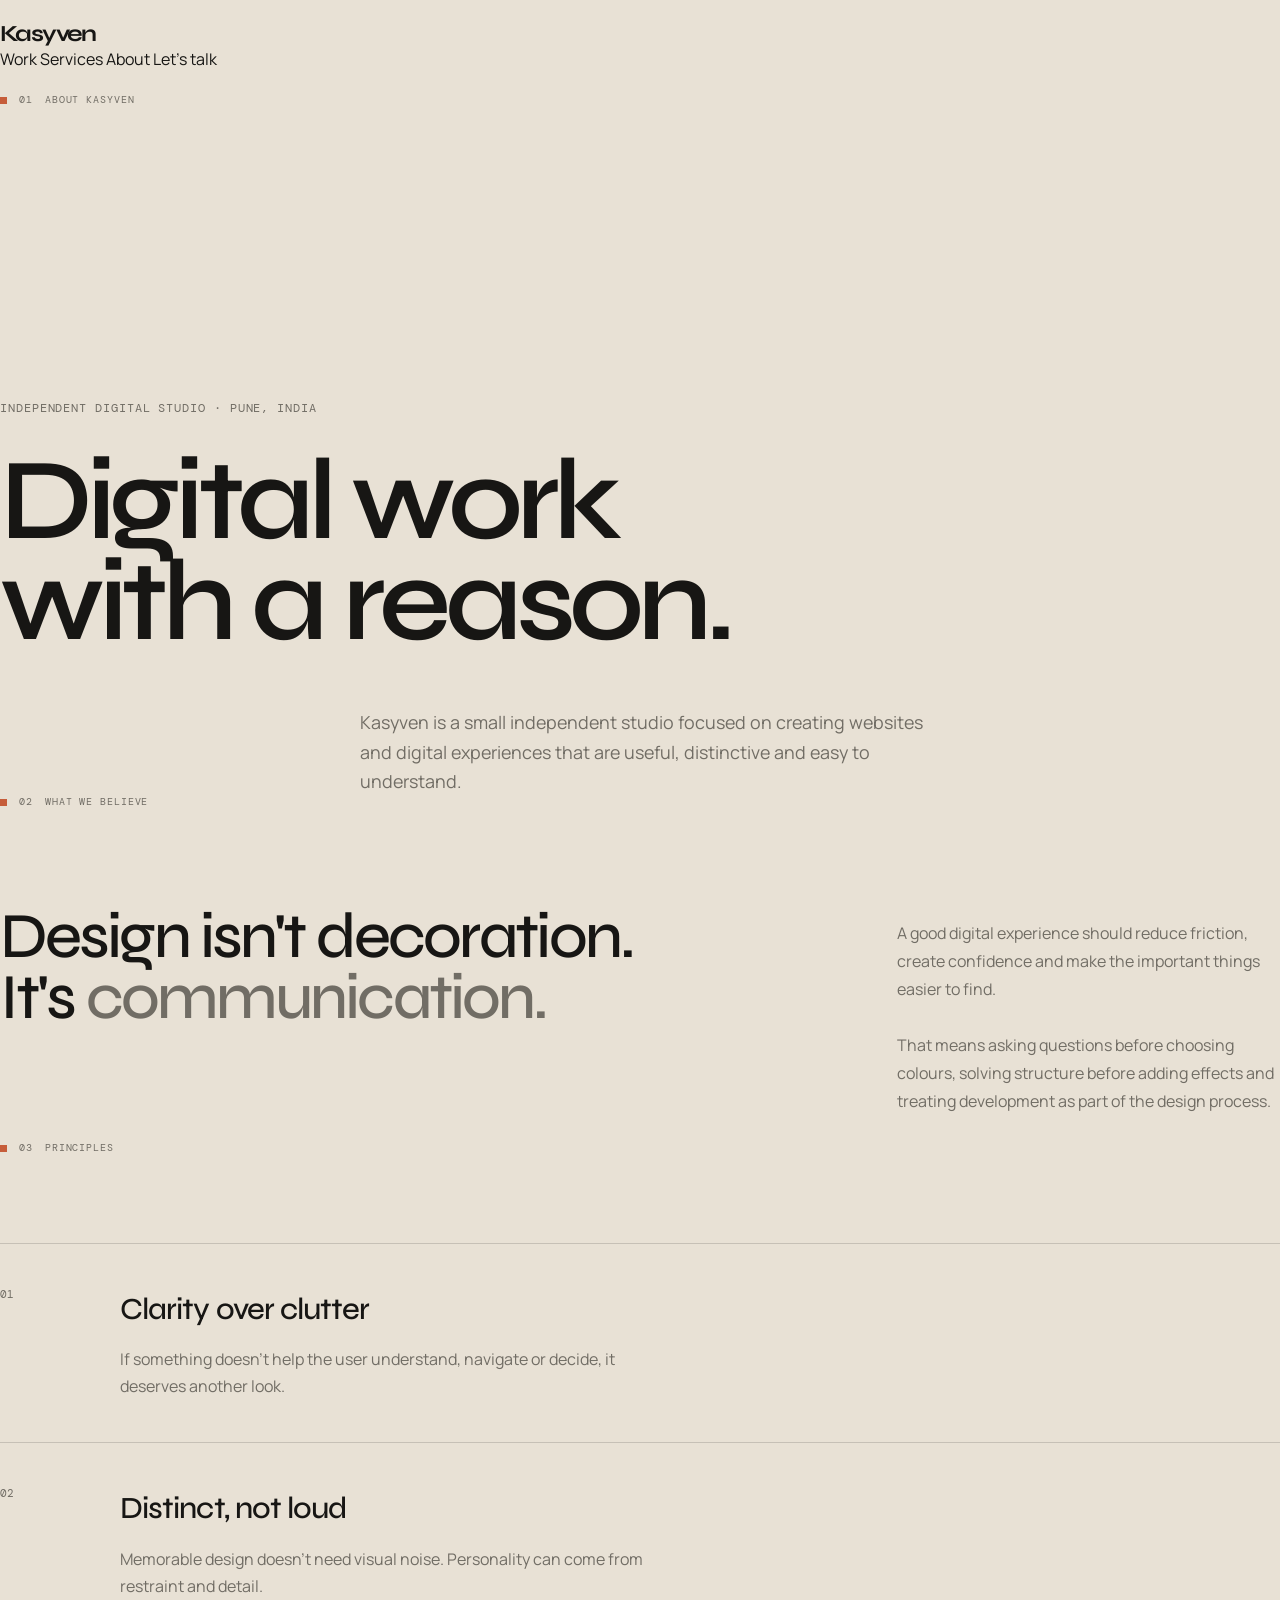
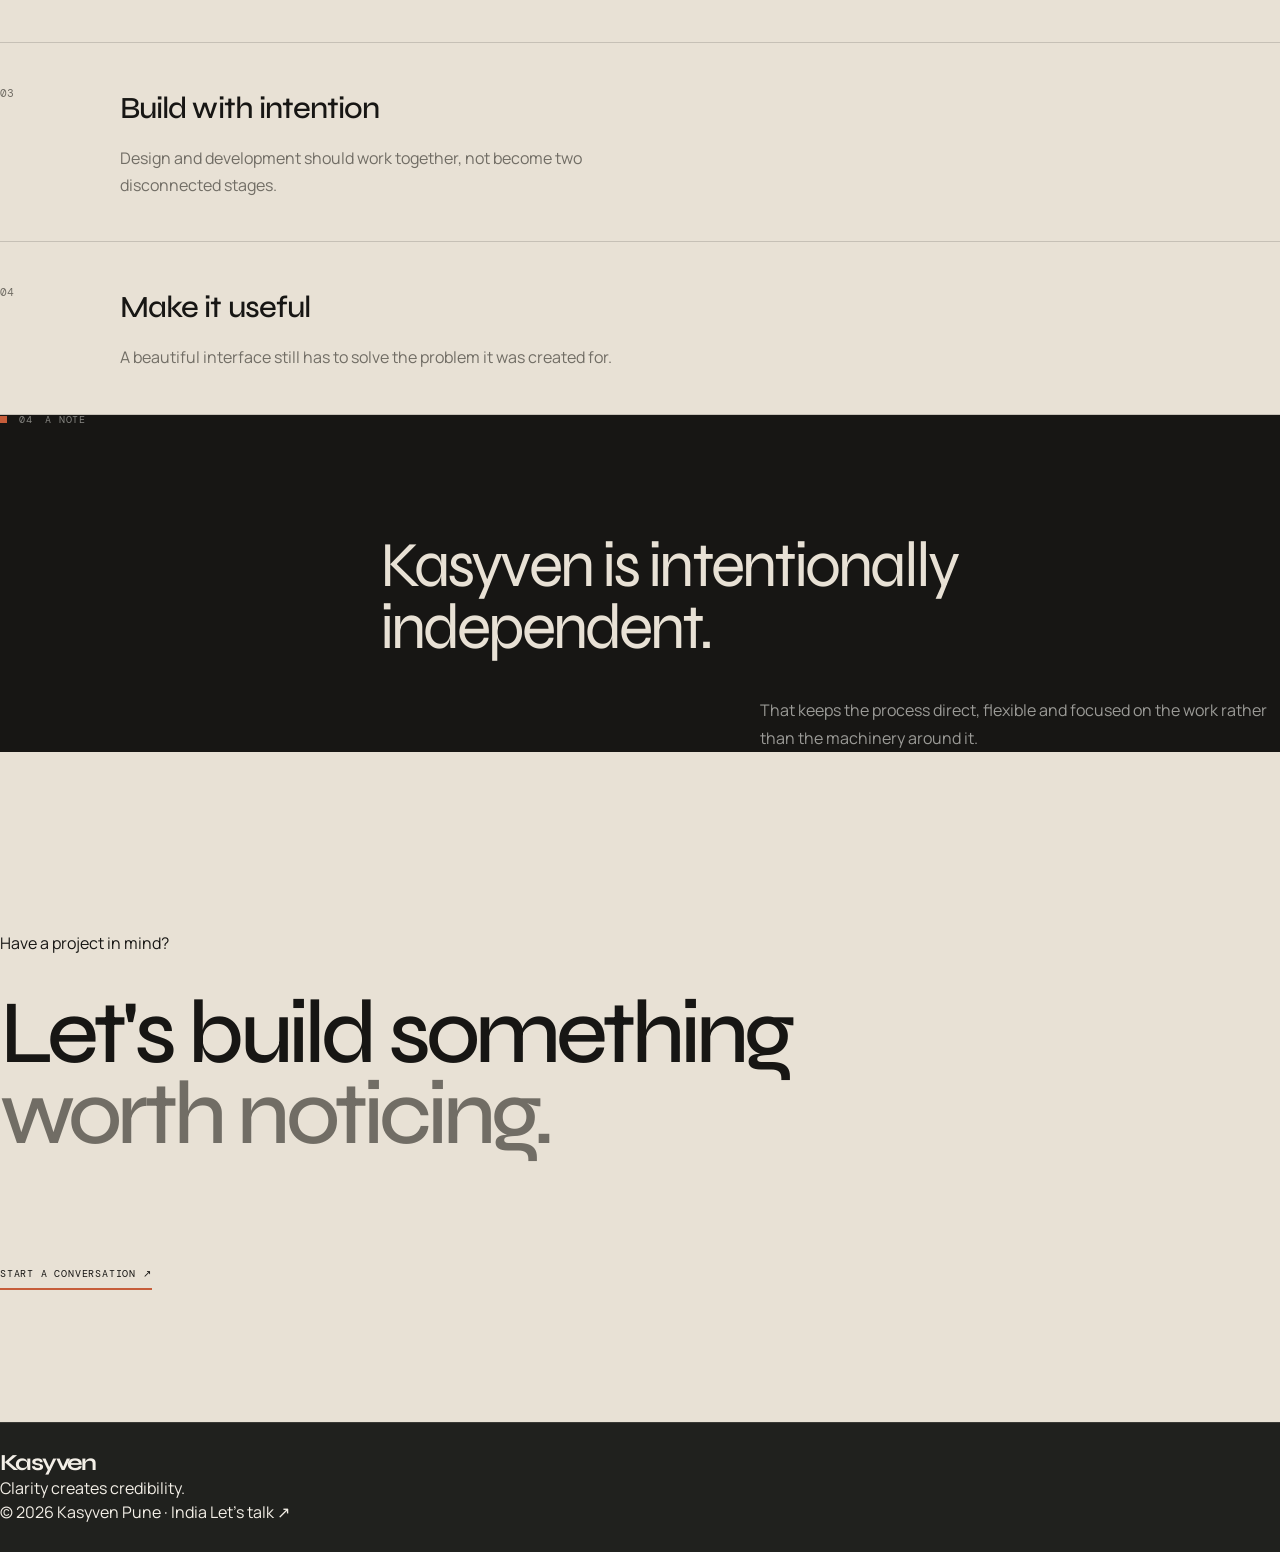
==== about.html @ 6c408d19 "Launch Kasyven website" ====
<!DOCTYPE html>
<html lang="en">
<head>
    <meta charset="UTF-8">
    <meta name="viewport" content="width=device-width, initial-scale=1.0">

    <title>About — Kasyven</title>

    <meta
        name="description"
        content="About Kasyven — an independent digital studio focused on clarity, thoughtful design and purposeful development."
    >

    <link rel="preconnect" href="https://fonts.googleapis.com">
    <link rel="preconnect" href="https://fonts.gstatic.com" crossorigin>

    <link
        href="https://fonts.googleapis.com/css2?family=DM+Mono:wght@400;500&family=Manrope:wght@400;500;600;700&family=Syne:wght@500;600;700&display=swap"
        rel="stylesheet"
    >

    <link rel="stylesheet" href="css/style.css">
    <link rel="stylesheet" href="css/about.css">

    <script src="js/script.js" defer></script>
</head>

<body>

    <!-- HEADER -->
    <header class="site-header">
        <div class="header-inner">

            <a href="index.html" class="logo" aria-label="Kasyven home">
                Kasyven
            </a>

            <nav class="main-nav" id="main-navigation" aria-label="Main navigation">
                <a href="work.html">Work</a>
                <a href="services.html">Services</a>
                <a href="about.html">About</a>
                <a href="contact.html" class="nav-contact">Let's talk</a>
            </nav>

            <button
                class="menu-toggle"
                type="button"
                aria-label="Open menu"
                aria-expanded="false"
                aria-controls="main-navigation"
            >
                <span></span>
                <span></span>
            </button>

        </div>
    </header>


    <main>

        <!-- ABOUT HERO -->
        <section class="about-hero section-pad">

            <div class="section-label reveal">
                <span>01</span>
                <span>About Kasyven</span>
            </div>

            <div class="about-hero-content">

                <p class="about-eyebrow reveal">
                    Independent digital studio · Pune, India
                </p>

                <h1 class="about-title reveal">
                    Digital work
                    <br>
                    with a reason.
                </h1>

                <p class="about-intro reveal">
                    Kasyven is a small independent studio focused on
                    creating websites and digital experiences that are
                    useful, distinctive and easy to understand.
                </p>

            </div>

        </section>


        <!-- BELIEF -->
        <section class="about-belief section-pad">

            <div class="section-label reveal">
                <span>02</span>
                <span>What we believe</span>
            </div>

            <div class="about-belief-content">

                <h2 class="reveal">
                    Design isn't decoration.
                    <br>
                    It's <em>communication.</em>
                </h2>

                <div class="about-belief-copy reveal">

                    <p>
                        A good digital experience should reduce friction,
                        create confidence and make the important things
                        easier to find.
                    </p>

                    <p>
                        That means asking questions before choosing colours,
                        solving structure before adding effects and treating
                        development as part of the design process.
                    </p>

                </div>

            </div>

        </section>


        <!-- PRINCIPLES -->
        <section class="about-principles section-pad">

            <div class="section-label reveal">
                <span>03</span>
                <span>Principles</span>
            </div>

            <div class="principles-list">

                <div class="principle reveal">
                    <span>01</span>

                    <div>
                        <h3>Clarity over clutter</h3>

                        <p>
                            If something doesn't help the user understand,
                            navigate or decide, it deserves another look.
                        </p>
                    </div>
                </div>

                <div class="principle reveal">
                    <span>02</span>

                    <div>
                        <h3>Distinct, not loud</h3>

                        <p>
                            Memorable design doesn't need visual noise.
                            Personality can come from restraint and detail.
                        </p>
                    </div>
                </div>

                <div class="principle reveal">
                    <span>03</span>

                    <div>
                        <h3>Build with intention</h3>

                        <p>
                            Design and development should work together,
                            not become two disconnected stages.
                        </p>
                    </div>
                </div>

                <div class="principle reveal">
                    <span>04</span>

                    <div>
                        <h3>Make it useful</h3>

                        <p>
                            A beautiful interface still has to solve
                            the problem it was created for.
                        </p>
                    </div>
                </div>

            </div>

        </section>


        <!-- PERSONAL NOTE -->
        <section class="about-note section-pad">

            <div class="section-label reveal">
                <span>04</span>
                <span>A note</span>
            </div>

            <div class="about-note-content reveal">

                <p>
                    Kasyven is intentionally independent.
                </p>

                <p>
                    That keeps the process direct, flexible and focused
                    on the work rather than the machinery around it.
                </p>

            </div>

        </section>


        <!-- CTA -->
        <section class="about-cta section-pad">

            <div class="about-cta-content reveal">

                <span class="mono-label">
                    Have a project in mind?
                </span>

                <h2>
                    Let's build something
                    <em>worth noticing.</em>
                </h2>

                <a href="contact.html" class="contact-link">
                    Start a conversation
                    <span>↗</span>
                </a>

            </div>

        </section>

    </main>


    <!-- FOOTER -->
    <footer class="site-footer">

        <div class="footer-top">

            <a href="index.html" class="logo">
                Kasyven
            </a>

            <p>
                Clarity creates credibility.
            </p>

        </div>

        <div class="footer-bottom">

            <span>
                © <span data-year></span> Kasyven
            </span>

            <span>
                Pune · India
            </span>

            <a href="contact.html">
                Let's talk ↗
            </a>

        </div>

    </footer>

</body>
</html>
---- css/style.css ----
/* =========================================================
   KASYVEN
   Clarity creates credibility.
   Warm Ink + Terracotta
   ========================================================= */


/* ---------------------------------------------------------
   01. DESIGN TOKENS
--------------------------------------------------------- */

:root {
    --paper: #E8E1D5;
    --paper-dark: #D8D0C3;

    --ink: #171614;
    --charcoal: #20211E;

    --text-light: #F3EFE7;

    --muted: #716D65;
    --soft: #9A948A;

    --accent: #C65D3A;
    --accent-dark: #A9492C;

    --line: rgba(23, 22, 20, 0.16);
    --line-strong: rgba(23, 22, 20, 0.30);

    --light-line: rgba(243, 239, 231, 0.16);

    --display: "Syne", sans-serif;
    --body: "Manrope", sans-serif;
    --mono: "DM Mono", monospace;

    --pad: clamp(20px, 4vw, 64px);
    --section-pad: clamp(100px, 12vw, 185px);

    --max-width: 1500px;

    --ease: cubic-bezier(0.22, 1, 0.36, 1);
}


/* ---------------------------------------------------------
   02. RESET
--------------------------------------------------------- */

*,
*::before,
*::after {
    box-sizing: border-box;
    margin: 0;
    padding: 0;
}

html {
    background: var(--paper);
    color-scheme: light;
    scroll-behavior: smooth;
}

body {
    min-height: 100vh;

    background: var(--paper);
    color: var(--ink);

    font-family: var(--body);
    font-size: 16px;
    line-height: 1.5;

    overflow-x: hidden;

    -webkit-font-smoothing: antialiased;
    text-rendering: optimizeLegibility;
}

a {
    color: inherit;
    text-decoration: none;
}

button,
input,
textarea,
select {
    font: inherit;
}

button {
    border: 0;
    background: none;
}

img {
    display: block;
    width: 100%;
    max-width: 100%;
}

::selection {
    background: var(--accent);
    color: var(--text-light);
}


/* ---------------------------------------------------------
   03. GLOBAL LAYOUT
--------------------------------------------------------- */

.container {
    width: min(
        calc(100% - (var(--pad) * 2)),
        var(--max-width)
    );

    margin-inline: auto;
}

.section-label {
    display: flex;
    align-items: center;
    gap: 12px;

    color: var(--muted);

    font-family: var(--mono);
    font-size: 10px;
    line-height: 1;
    letter-spacing: 0.09em;
    text-transform: uppercase;
}

.section-label::before {
    content: "";

    width: 7px;
    height: 7px;

    flex: 0 0 auto;

    background: var(--accent);
}


/* ---------------------------------------------------------
   04. HEADER
--------------------------------------------------------- */

.site-header {
    position: relative;
    z-index: 20;

    padding-top: 22px;

    background: var(--paper);
}

.nav {
    display: flex;
    align-items: center;
    justify-content: space-between;

    min-height: 58px;

    border-bottom: 1px solid var(--line);
}

.logo {
    display: inline-block;

    font-family: var(--display);
    font-size: 23px;
    font-weight: 700;
    line-height: 1;

    letter-spacing: -0.07em;

    transition:
        opacity 0.3s var(--ease),
        transform 0.3s var(--ease);
}

.logo:hover {
    opacity: 0.65;
    transform: translateY(-1px);
}

.nav-links {
    display: flex;
    align-items: center;
    gap: clamp(20px, 3vw, 48px);

    list-style: none;
}

.nav-links a {
    position: relative;

    color: var(--muted);

    font-family: var(--mono);
    font-size: 10px;
    letter-spacing: 0.07em;
    text-transform: uppercase;

    transition: color 0.3s var(--ease);
}

.nav-links a:hover {
    color: var(--ink);
}

.nav-links a::after {
    content: "";

    position: absolute;
    left: 0;
    bottom: -8px;

    width: 0;
    height: 1px;

    background: var(--accent);

    transition: width 0.4s var(--ease);
}

.nav-links a:hover::after {
    width: 100%;
}


/* ---------------------------------------------------------
   05. HERO
--------------------------------------------------------- */

.hero {
    position: relative;

    min-height: calc(100vh - 80px);

    display: flex;
    align-items: center;

    padding-block: clamp(80px, 10vw, 150px) 90px;

    background:
        radial-gradient(
            circle at 82% 35%,
            rgba(198, 93, 58, 0.09),
            transparent 25%
        ),
        var(--paper);
}

.hero-grid {
    display: grid;
    grid-template-columns:
        minmax(0, 1fr)
        minmax(210px, 0.27fr);

    gap: clamp(40px, 8vw, 140px);

    width: 100%;
}

.hero-main {
    max-width: 1100px;
}

.hero-kicker {
    margin-bottom: 35px;

    color: var(--muted);

    font-family: var(--mono);
    font-size: 10px;
    letter-spacing: 0.09em;
    text-transform: uppercase;
}

.hero-title {
    max-width: 1100px;

    color: var(--ink);

    font-family: var(--display);
    font-size: clamp(60px, 9.4vw, 150px);
    font-weight: 600;
    line-height: 0.85;
    letter-spacing: -0.08em;
}

.hero-title .accent-word {
    position: relative;
    display: inline-block;
}

.hero-title .accent-word::after {
    content: "";

    position: absolute;
    left: 0;
    right: 2%;

    bottom: -0.025em;

    height: 0.075em;

    background: var(--accent);

    z-index: 0;
}

.hero-description {
    max-width: 510px;

    margin-top: 55px;
    margin-left: clamp(0px, 10vw, 165px);

    color: var(--muted);

    font-size: 15px;
    line-height: 1.7;
}

.hero-side {
    align-self: end;

    padding-bottom: 12px;
}

.hero-side-label {
    margin-bottom: 15px;

    color: var(--soft);

    font-family: var(--mono);
    font-size: 9px;
    letter-spacing: 0.09em;
    text-transform: uppercase;
}

.hero-side-copy {
    max-width: 225px;

    color: var(--muted);

    font-size: 12px;
    line-height: 1.7;
}

.hero-footer {
    position: absolute;

    left: var(--pad);
    right: var(--pad);
    bottom: 28px;

    display: flex;
    align-items: center;
    justify-content: space-between;

    color: var(--soft);

    font-family: var(--mono);
    font-size: 9px;
    letter-spacing: 0.07em;
    text-transform: uppercase;
}

.hero-scroll {
    display: flex;
    align-items: center;
    gap: 10px;
}

.hero-scroll::before {
    content: "";

    width: 32px;
    height: 1px;

    background: var(--line-strong);
}


/* ---------------------------------------------------------
   06. STATEMENT
--------------------------------------------------------- */

.statement {
    padding-block: var(--section-pad);

    background: var(--paper-dark);

    border-top: 1px solid var(--line);
}

.statement-grid {
    display: grid;
    grid-template-columns: 0.28fr 1fr;

    gap: clamp(40px, 8vw, 145px);
}

.statement-copy {
    max-width: 1000px;
}

.statement-copy p {
    color: var(--ink);

    font-family: var(--display);
    font-size: clamp(40px, 5.2vw, 80px);
    font-weight: 500;
    line-height: 0.95;
    letter-spacing: -0.065em;
}

.statement-copy .dim {
    color: var(--soft);
}


/* ---------------------------------------------------------
   07. SELECTED WORK
--------------------------------------------------------- */

.work {
    padding-block: var(--section-pad);

    background: var(--paper);
}

.work-intro {
    display: flex;
    align-items: flex-end;
    justify-content: space-between;

    gap: 40px;

    margin-bottom: 48px;
}

.work-intro-copy {
    max-width: 450px;

    color: var(--muted);

    font-size: 13px;
    line-height: 1.7;
}

.work-card {
    overflow: hidden;

    border-top: 1px solid var(--line);
    border-bottom: 1px solid var(--line);
}

.work-visual {
    padding: clamp(10px, 2vw, 25px);

    background:
        radial-gradient(
            circle at 78% 20%,
            rgba(198, 93, 58, 0.25),
            transparent 27%
        ),
        #292923;
}

.work-browser {
    position: relative;

    min-height: clamp(390px, 48vw, 700px);

    overflow: hidden;

    background: #262721;

    border: 1px solid rgba(243, 239, 231, 0.13);

    box-shadow:
        0 35px 90px rgba(17, 16, 14, 0.25);
}

.browser-bar {
    display: flex;
    align-items: center;

    height: 40px;

    padding-inline: 15px;

    background: #1c1d19;

    border-bottom: 1px solid rgba(243, 239, 231, 0.12);
}

.browser-dots {
    display: flex;
    gap: 6px;
}

.browser-dots span {
    width: 7px;
    height: 7px;

    border-radius: 50%;

    background: #65645c;
}

.browser-content {
    position: absolute;
    inset: 40px 0 0;

    display: flex;
    align-items: center;
    justify-content: center;

    padding: clamp(25px, 7vw, 90px);

    background:
        radial-gradient(
            circle at 80% 20%,
            rgba(198, 93, 58, 0.28),
            transparent 27%
        ),
        linear-gradient(
            135deg,
            #37372f,
            #1e201c
        );
}

.browser-content-inner {
    width: min(850px, 100%);

    padding: clamp(30px, 5vw, 70px);

    background: #eee9df;
    color: var(--ink);

    border: 1px solid rgba(243, 239, 231, 0.15);

    box-shadow:
        0 30px 80px rgba(0, 0, 0, 0.35);
}

.browser-kicker {
    margin-bottom: 25px;

    color: #716d65;

    font-family: var(--mono);
    font-size: 9px;
    letter-spacing: 0.08em;
    text-transform: uppercase;
}

.browser-title {
    max-width: 700px;

    font-family: var(--display);
    font-size: clamp(38px, 6vw, 85px);
    font-weight: 600;
    line-height: 0.88;
    letter-spacing: -0.075em;
}

.browser-line {
    width: 100%;
    height: 1px;

    margin: 30px 0;

    background: rgba(23, 22, 20, 0.15);
}

.browser-small {
    max-width: 410px;

    color: #716d65;

    font-size: 12px;
    line-height: 1.6;
}

.work-info {
    display: flex;
    align-items: center;
    justify-content: space-between;

    gap: 30px;

    padding-block: 24px;
}

.work-name {
    color: var(--ink);

    font-family: var(--display);
    font-size: 26px;
    font-weight: 600;
    letter-spacing: -0.045em;
}

.work-type {
    margin-left: 14px;

    color: var(--muted);

    font-family: var(--mono);
    font-size: 9px;
    letter-spacing: 0.07em;
    text-transform: uppercase;
}

.work-arrow {
    display: flex;
    align-items: center;
    justify-content: center;

    width: 42px;
    height: 42px;

    border: 1px solid var(--line);

    border-radius: 50%;

    transition:
        background 0.35s var(--ease),
        color 0.35s var(--ease),
        transform 0.35s var(--ease);
}

.work-card:hover .work-arrow {
    background: var(--accent);
    color: var(--text-light);

    transform: rotate(45deg);
}


/* ---------------------------------------------------------
   08. SERVICES
--------------------------------------------------------- */

.services {
    padding-block: var(--section-pad);

    background: var(--paper-dark);

    border-top: 1px solid var(--line);
}

.services-grid {
    display: grid;
    grid-template-columns: 0.28fr 1fr;

    gap: clamp(40px, 8vw, 145px);
}

.services-list {
    border-top: 1px solid var(--line);
}

.service-item {
    display: grid;
    grid-template-columns: 65px 0.8fr 1fr;

    gap: 30px;

    align-items: start;

    padding-block: 31px;

    border-bottom: 1px solid var(--line);

    transition:
        padding-left 0.4s var(--ease),
        background 0.4s var(--ease);
}

.service-item:hover {
    padding-left: 18px;

    background: rgba(198, 93, 58, 0.055);
}

.service-number {
    color: var(--soft);

    font-family: var(--mono);
    font-size: 10px;
}

.service-name {
    color: var(--ink);

    font-family: var(--display);
    font-size: clamp(27px, 3vw, 44px);
    font-weight: 500;
    line-height: 1;
    letter-spacing: -0.055em;
}

.service-description {
    max-width: 370px;

    color: var(--muted);

    font-size: 12px;
    line-height: 1.7;
}


/* ---------------------------------------------------------
   09. APPROACH
--------------------------------------------------------- */

.approach {
    position: relative;

    padding-block: var(--section-pad);

    background: var(--charcoal);

    color: var(--text-light);

    overflow: hidden;
}

.approach::after {
    content: "";

    position: absolute;

    width: 520px;
    height: 520px;

    right: -260px;
    top: -260px;

    border-radius: 50%;

    background: var(--accent);

    opacity: 0.08;

    filter: blur(45px);
}

.approach-grid {
    position: relative;
    z-index: 1;

    display: grid;
    grid-template-columns: 0.28fr 1fr;

    gap: clamp(40px, 8vw, 145px);
}

.approach .section-label {
    color: #aaa69d;
}

.approach-list {
    border-top: 1px solid var(--light-line);
}

.approach-item {
    display: grid;
    grid-template-columns: 65px 0.8fr 1fr;

    gap: 30px;

    padding-block: 34px;

    border-bottom: 1px solid var(--light-line);
}

.approach-number {
    color: #77756d;

    font-family: var(--mono);
    font-size: 10px;
}

.approach-title {
    color: var(--text-light);

    font-family: var(--display);
    font-size: clamp(27px, 3vw, 44px);
    font-weight: 500;
    line-height: 1;
    letter-spacing: -0.055em;
}

.approach-copy {
    max-width: 370px;

    color: #aaa69d;

    font-size: 12px;
    line-height: 1.7;
}


/* ---------------------------------------------------------
   10. MANIFESTO
--------------------------------------------------------- */

.manifesto {
    padding-block: calc(var(--section-pad) * 1.2);

    background: var(--paper);

    border-bottom: 1px solid var(--line);
}

.manifesto-grid {
    display: grid;
    grid-template-columns: 0.28fr 1fr;

    gap: clamp(40px, 8vw, 145px);
}

.manifesto-copy {
    max-width: 1050px;
}

.manifesto-copy p {
    color: var(--ink);

    font-family: var(--display);
    font-size: clamp(43px, 6vw, 94px);
    font-weight: 500;
    line-height: 0.92;
    letter-spacing: -0.07em;
}

.manifesto-copy .dim {
    color: var(--soft);
}


/* ---------------------------------------------------------
   11. CONTACT
--------------------------------------------------------- */

.contact {
    padding-block: var(--section-pad);

    background: var(--paper-dark);

    color: var(--ink);
}

.contact-grid {
    display: grid;
    grid-template-columns: 0.28fr 1fr;

    gap: clamp(40px, 8vw, 145px);
}

.contact-title {
    max-width: 1050px;

    color: var(--ink);

    font-family: var(--display);
    font-size: clamp(60px, 9vw, 145px);
    font-weight: 600;
    line-height: 0.84;
    letter-spacing: -0.08em;
}

.contact-title span {
    display: block;

    color: var(--soft);
}

.contact-link {
    position: relative;

    display: inline-block;

    margin-top: 52px;

    font-family: var(--mono);
    font-size: 10px;
    letter-spacing: 0.08em;
    text-transform: uppercase;
}

.contact-link::after {
    content: "";

    position: absolute;

    left: 0;
    right: 0;
    bottom: -9px;

    height: 2px;

    background: var(--accent);

    transform-origin: left;

    transition: transform 0.4s var(--ease);
}

.contact-link:hover::after {
    transform: scaleX(0.45);
}


/* ---------------------------------------------------------
   12. FOOTER
--------------------------------------------------------- */

.site-footer {
    padding-block: 28px;

    background: var(--charcoal);

    color: var(--text-light);

    border-top: 1px solid rgba(243, 239, 231, 0.12);
}

.footer-inner {
    display: flex;
    align-items: center;
    justify-content: space-between;

    gap: 30px;
}

.footer-copy,
.footer-links {
    color: #99958c;

    font-family: var(--mono);
    font-size: 9px;
    letter-spacing: 0.07em;
    text-transform: uppercase;
}

.footer-links {
    display: flex;
    gap: 25px;
}

.footer-links a {
    transition: color 0.3s var(--ease);
}

.footer-links a:hover {
    color: var(--accent);
}


/* ---------------------------------------------------------
   13. REVEAL
--------------------------------------------------------- */

.reveal {
    opacity: 0;

    transform: translateY(28px);

    transition:
        opacity 0.9s var(--ease),
        transform 0.9s var(--ease);
}

.reveal.is-visible {
    opacity: 1;
    transform: translateY(0);
}

.reveal:nth-child(2) {
    transition-delay: 0.06s;
}

.reveal:nth-child(3) {
    transition-delay: 0.12s;
}

.reveal:nth-child(4) {
    transition-delay: 0.18s;
}


/* ---------------------------------------------------------
   14. TABLET
--------------------------------------------------------- */

@media (max-width: 900px) {

    .hero-grid,
    .statement-grid,
    .services-grid,
    .approach-grid,
    .manifesto-grid,
    .contact-grid {
        grid-template-columns: 1fr;
        gap: 45px;
    }

    .hero {
        min-height: auto;
    }

    .hero-side {
        display: none;
    }

    .hero-description {
        margin-left: 0;
    }

    .hero-footer {
        position: static;

        margin-top: 75px;
    }

    .service-item,
    .approach-item {
        grid-template-columns: 50px 0.8fr 1fr;
    }
}


/* ---------------------------------------------------------
   15. MOBILE
--------------------------------------------------------- */

@media (max-width: 640px) {

    :root {
        --pad: 20px;
        --section-pad: 82px;
    }

    .site-header {
        padding-top: 15px;
    }

    .nav {
        min-height: 48px;
    }

    .logo {
        font-size: 20px;
    }

    .nav-links {
        gap: 15px;
    }

    .nav-links a {
        font-size: 8px;
    }

    .hero {
        padding-block: 80px 60px;
    }

    .hero-title {
        font-size: clamp(55px, 16vw, 92px);
    }

    .hero-description {
        margin-top: 38px;

        font-size: 14px;
    }

    .hero-footer {
        margin-top: 60px;
    }

    .statement-copy p {
        font-size: clamp(39px, 11vw, 65px);
    }

    .work-intro {
        display: block;
    }

    .work-intro-copy {
        margin-top: 25px;
    }

    .work-visual {
        padding: 8px;
    }

    .work-browser {
        min-height: 470px;
    }

    .browser-content {
        padding: 20px;
    }

    .browser-content-inner {
        padding: 27px;
    }

    .browser-title {
        font-size: 45px;
    }

    .work-info {
        align-items: flex-start;
    }

    .work-name {
        font-size: 22px;
    }

    .work-type {
        display: block;

        margin-top: 5px;
        margin-left: 0;
    }

    .service-item,
    .approach-item {
        grid-template-columns: 35px 1fr;
        gap: 15px;
    }

    .service-description,
    .approach-copy {
        grid-column: 2;
        max-width: none;
    }

    .service-name,
    .approach-title {
        font-size: 29px;
    }

    .manifesto-copy p {
        font-size: clamp(43px, 12vw, 68px);
    }

    .contact-title {
        font-size: clamp(58px, 17vw, 96px);
    }

    .footer-inner {
        align-items: flex-start;
        flex-direction: column;
        gap: 18px;
    }

    .footer-links {
        gap: 18px;
    }
}


/* ---------------------------------------------------------
   16. REDUCED MOTION
--------------------------------------------------------- */

@media (prefers-reduced-motion: reduce) {

    html {
        scroll-behavior: auto;
    }

    .reveal {
        opacity: 1;
        transform: none;
    }

    *,
    *::before,
    *::after {
        animation-duration: 0.01ms !important;
        transition-duration: 0.01ms !important;
    }
}
---- css/about.css ----
.about-hero {
    min-height: 78vh;
    display: flex;
    flex-direction: column;
    justify-content: space-between;
}

.about-hero-content {
    max-width: 1100px;
    margin-top: 120px;
}

.about-eyebrow {
    margin-bottom: 32px;
    font-family: "DM Mono", monospace;
    font-size: 0.72rem;
    text-transform: uppercase;
    letter-spacing: 0.08em;
    color: var(--muted);
}

.about-title {
    max-width: 1000px;
    margin: 0;
    font-family: "Syne", sans-serif;
    font-size: clamp(4rem, 9vw, 9.5rem);
    line-height: 0.88;
    letter-spacing: -0.055em;
    font-weight: 600;
}

.about-intro {
    max-width: 580px;
    margin-top: 56px;
    margin-left: min(30vw, 360px);
    font-size: clamp(1rem, 1.4vw, 1.25rem);
    line-height: 1.65;
    color: var(--muted);
}

.about-belief-content {
    display: grid;
    grid-template-columns: 1.35fr 0.65fr;
    gap: 8vw;
    padding-top: 100px;
}

.about-belief-content h2 {
    margin: 0;
    font-family: "Syne", sans-serif;
    font-size: clamp(2.8rem, 5vw, 6rem);
    line-height: 0.95;
    letter-spacing: -0.045em;
    font-weight: 500;
}

.about-belief-content h2 em,
.about-cta-content h2 em {
    font-style: normal;
    color: var(--muted);
}

.about-belief-copy {
    padding-top: 12px;
}

.about-belief-copy p {
    max-width: 420px;
    margin: 0 0 28px;
    color: var(--muted);
    line-height: 1.75;
}

.principles-list {
    margin-top: 90px;
    border-top: 1px solid var(--line);
}

.principle {
    display: grid;
    grid-template-columns: 90px 1fr;
    gap: 30px;
    padding: 42px 0;
    border-bottom: 1px solid var(--line);
}

.principle > span {
    font-family: "DM Mono", monospace;
    font-size: 0.7rem;
    color: var(--muted);
}

.principle h3 {
    margin: 0 0 14px;
    font-family: "Syne", sans-serif;
    font-size: clamp(1.6rem, 2.4vw, 2.6rem);
    font-weight: 500;
    letter-spacing: -0.03em;
}

.principle p {
    max-width: 560px;
    margin: 0;
    color: var(--muted);
    line-height: 1.7;
}

.about-note {
    background: var(--ink);
    color: var(--paper);
}

.about-note .section-label {
    color: rgba(244, 243, 238, 0.5);
}

.about-note-content {
    max-width: 900px;
    margin: 110px 0 40px auto;
}

.about-note-content p:first-child {
    margin-bottom: 36px;
    font-family: "Syne", sans-serif;
    font-size: clamp(2.5rem, 5vw, 5.5rem);
    line-height: 0.98;
    letter-spacing: -0.045em;
}

.about-note-content p:last-child {
    max-width: 520px;
    margin-left: auto;
    color: rgba(244, 243, 238, 0.6);
    line-height: 1.75;
}

.about-cta {
    min-height: 70vh;
    display: flex;
    align-items: center;
}

.about-cta-content {
    width: 100%;
}

.about-cta-content h2 {
    max-width: 950px;
    margin: 38px 0 60px;
    font-family: "Syne", sans-serif;
    font-size: clamp(3rem, 7vw, 7.5rem);
    line-height: 0.9;
    letter-spacing: -0.055em;
    font-weight: 500;
}

@media (max-width: 800px) {
    .about-hero {
        min-height: 72vh;
    }

    .about-hero-content {
        margin-top: 80px;
    }

    .about-intro {
        margin-left: 0;
        margin-top: 42px;
    }

    .about-belief-content {
        grid-template-columns: 1fr;
        gap: 50px;
        padding-top: 70px;
    }

    .principles-list {
        margin-top: 60px;
    }

    .about-note-content {
        margin-top: 70px;
    }

    .about-note-content p:last-child {
        margin-left: 0;
    }
}

@media (max-width: 560px) {
    .about-title {
        font-size: clamp(3.5rem, 17vw, 5.5rem);
    }

    .principle {
        grid-template-columns: 45px 1fr;
        gap: 16px;
        padding: 30px 0;
    }

    .about-belief-content h2 {
        font-size: 2.8rem;
    }

    .about-note-content p:first-child {
        font-size: 2.8rem;
    }
}
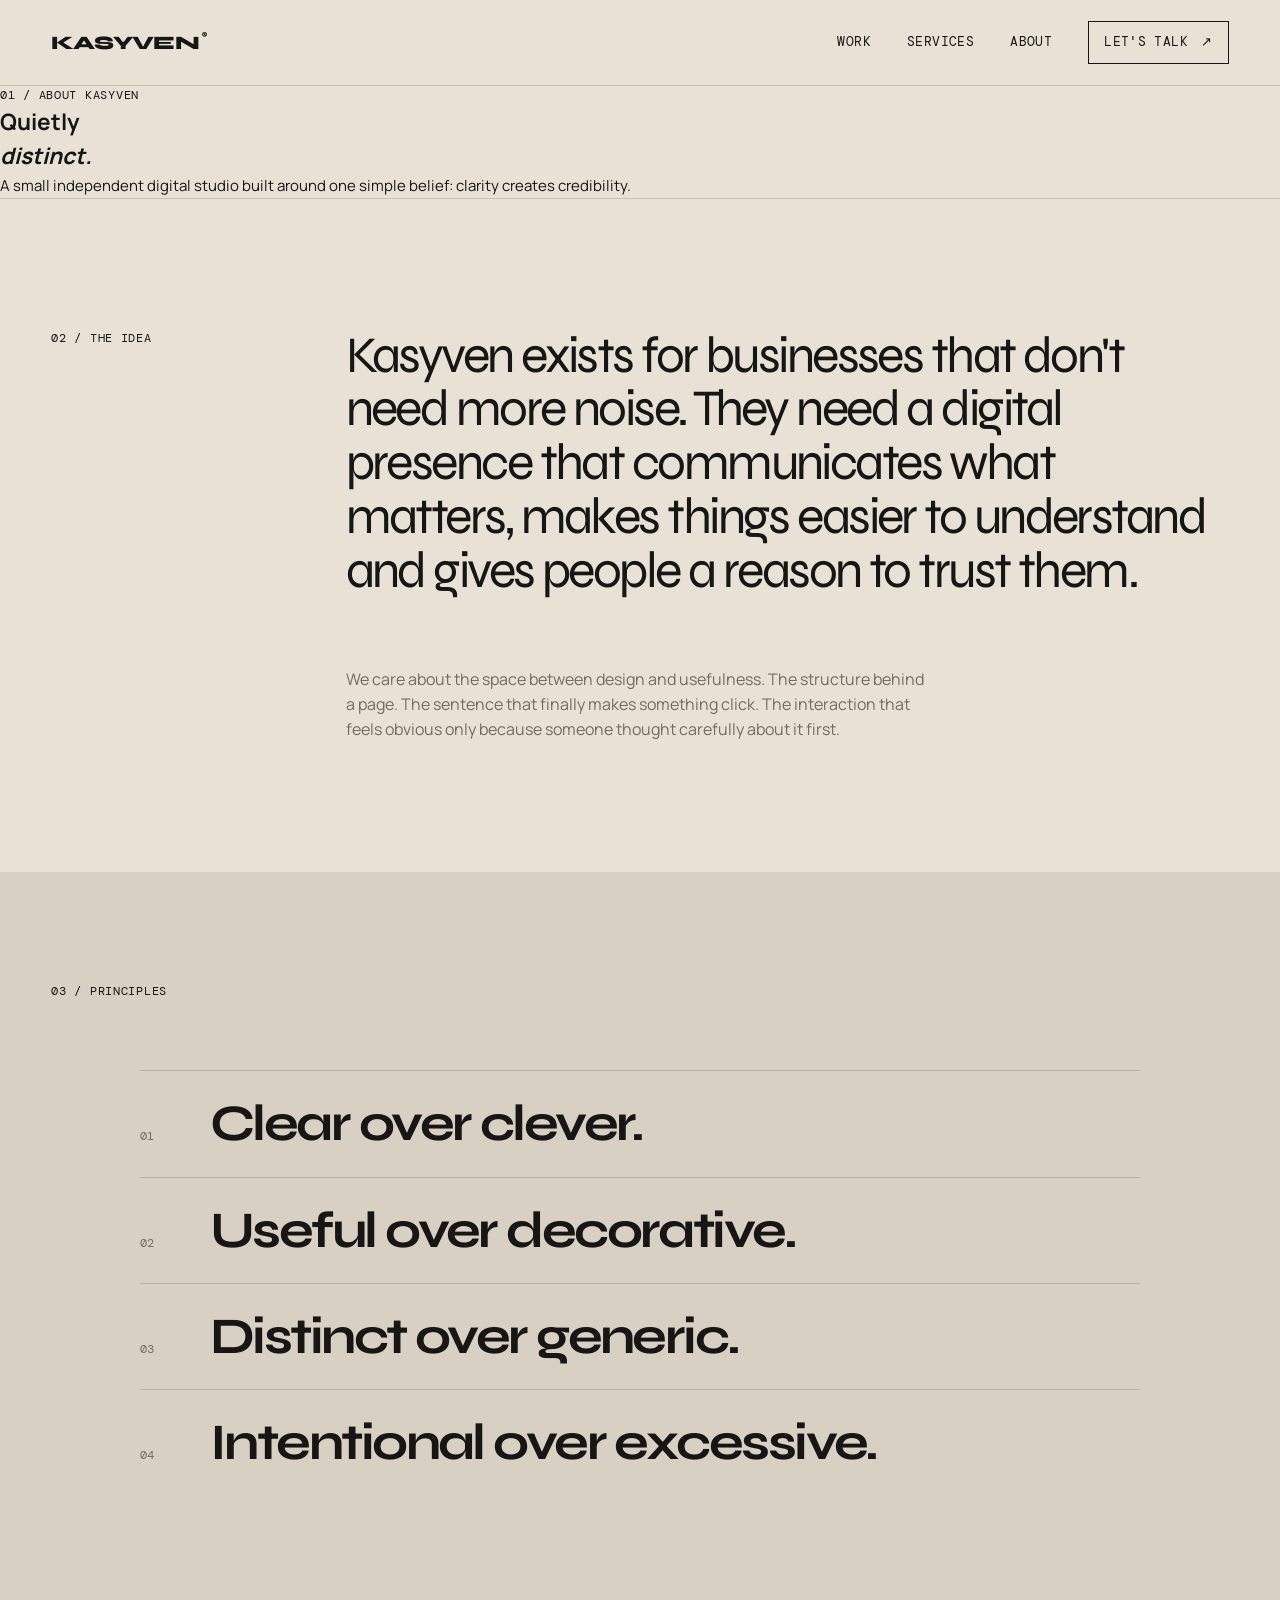
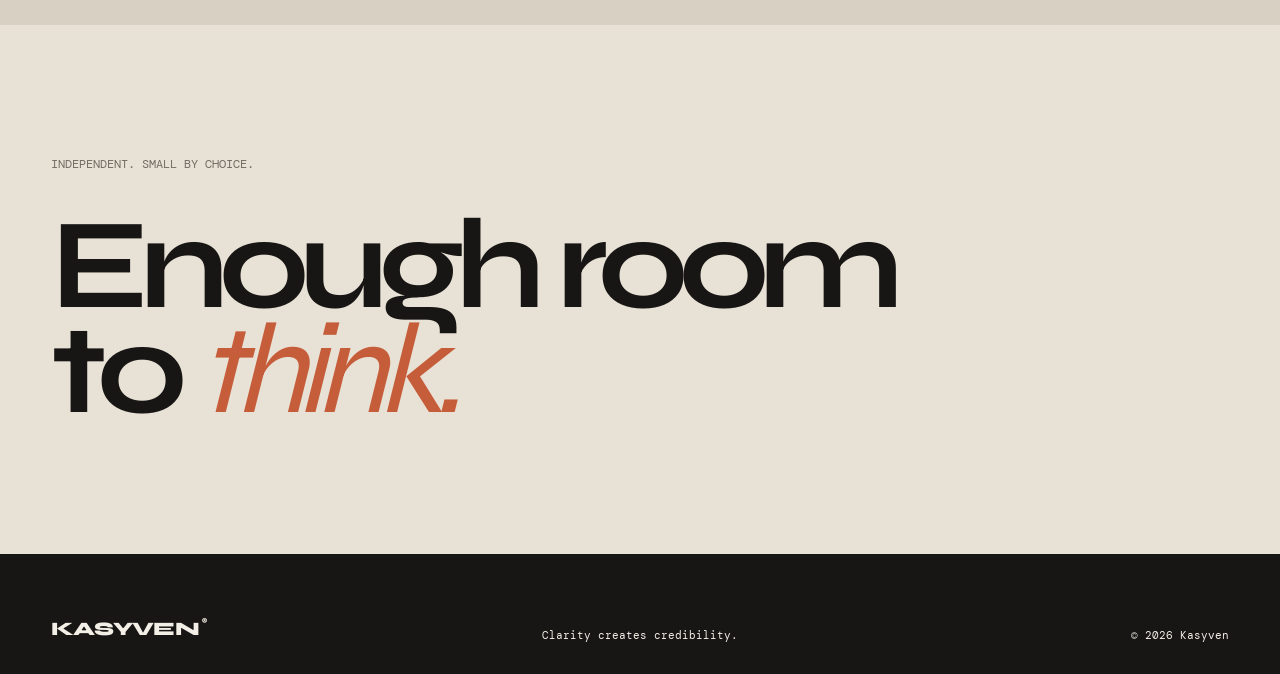
==== commit c7f84ce7: "Complete Kasyven final redesign" ====
--- a/about.html
+++ b/about.html
@@ -1,281 +1,78 @@
-<!DOCTYPE html>
+﻿<!DOCTYPE html>
 <html lang="en">
 <head>
-    <meta charset="UTF-8">
-    <meta name="viewport" content="width=device-width, initial-scale=1.0">
-
-    <title>About — Kasyven</title>
-
-    <meta
-        name="description"
-        content="About Kasyven — an independent digital studio focused on clarity, thoughtful design and purposeful development."
-    >
-
-    <link rel="preconnect" href="https://fonts.googleapis.com">
-    <link rel="preconnect" href="https://fonts.gstatic.com" crossorigin>
-
-    <link
-        href="https://fonts.googleapis.com/css2?family=DM+Mono:wght@400;500&family=Manrope:wght@400;500;600;700&family=Syne:wght@500;600;700&display=swap"
-        rel="stylesheet"
-    >
-
-    <link rel="stylesheet" href="css/style.css">
-    <link rel="stylesheet" href="css/about.css">
-
-    <script src="js/script.js" defer></script>
+  <meta charset="UTF-8">
+  <meta name="viewport" content="width=device-width, initial-scale=1.0">
+  <title>About — Kasyven</title>
+  <link rel="preconnect" href="https://fonts.googleapis.com">
+  <link rel="preconnect" href="https://fonts.gstatic.com" crossorigin>
+  <link href="https://fonts.googleapis.com/css2?family=DM+Mono:wght@400;500&family=Manrope:wght@400;500;600;700&family=Syne:wght@400;500;600;700;800&display=swap" rel="stylesheet">
+  <link rel="stylesheet" href="css/style.css">
+  <link rel="stylesheet" href="css/about.css">
 </head>
-
 <body>
 
-    <!-- HEADER -->
-    <header class="site-header">
-        <div class="header-inner">
+<header class="site-header">
+  <a class="brand" href="index.html">KASYVEN<span>®</span></a>
+  <nav class="nav">
+    <a href="work.html">Work</a>
+    <a href="services.html">Services</a>
+    <a href="about.html">About</a>
+    <a class="nav-talk" href="contact.html">Let's talk <span>↗</span></a>
+  </nav>
+  <button class="menu-toggle"><span></span><span></span></button>
+</header>
 
-            <a href="index.html" class="logo" aria-label="Kasyven home">
-                Kasyven
-            </a>
+<main class="about-page">
 
-            <nav class="main-nav" id="main-navigation" aria-label="Main navigation">
-                <a href="work.html">Work</a>
-                <a href="services.html">Services</a>
-                <a href="about.html">About</a>
-                <a href="contact.html" class="nav-contact">Let's talk</a>
-            </nav>
+<section class="page-hero">
+  <div class="section-index">01 / About Kasyven</div>
+  <h1>Quietly<br><em>distinct.</em></h1>
+  <p>A small independent digital studio built around one simple belief: clarity creates credibility.</p>
+</section>
 
-            <button
-                class="menu-toggle"
-                type="button"
-                aria-label="Open menu"
-                aria-expanded="false"
-                aria-controls="main-navigation"
-            >
-                <span></span>
-                <span></span>
-            </button>
+<section class="about-copy">
+  <div class="section-index">02 / The idea</div>
+  <div>
+    <p class="large-copy">
+      Kasyven exists for businesses that don't need more noise.
+      They need a digital presence that communicates what matters,
+      makes things easier to understand and gives people a reason to trust them.
+    </p>
 
-        </div>
-    </header>
+    <p>
+      We care about the space between design and usefulness.
+      The structure behind a page. The sentence that finally makes
+      something click. The interaction that feels obvious only because
+      someone thought carefully about it first.
+    </p>
+  </div>
+</section>
 
+<section class="principles">
+  <div class="section-index">03 / Principles</div>
 
-    <main>
+  <div class="principle-list">
+    <div><span>01</span><h2>Clear over clever.</h2></div>
+    <div><span>02</span><h2>Useful over decorative.</h2></div>
+    <div><span>03</span><h2>Distinct over generic.</h2></div>
+    <div><span>04</span><h2>Intentional over excessive.</h2></div>
+  </div>
+</section>
 
-        <!-- ABOUT HERO -->
-        <section class="about-hero section-pad">
+<section class="about-end">
+  <p>Independent. Small by choice.</p>
+  <h2>Enough room<br>to <em>think.</em></h2>
+</section>
 
-            <div class="section-label reveal">
-                <span>01</span>
-                <span>About Kasyven</span>
-            </div>
+</main>
 
-            <div class="about-hero-content">
+<footer class="site-footer">
+  <div class="brand">KASYVEN<span>®</span></div>
+  <div>Clarity creates credibility.</div>
+  <div>© 2026 Kasyven</div>
+</footer>
 
-                <p class="about-eyebrow reveal">
-                    Independent digital studio · Pune, India
-                </p>
-
-                <h1 class="about-title reveal">
-                    Digital work
-                    <br>
-                    with a reason.
-                </h1>
-
-                <p class="about-intro reveal">
-                    Kasyven is a small independent studio focused on
-                    creating websites and digital experiences that are
-                    useful, distinctive and easy to understand.
-                </p>
-
-            </div>
-
-        </section>
-
-
-        <!-- BELIEF -->
-        <section class="about-belief section-pad">
-
-            <div class="section-label reveal">
-                <span>02</span>
-                <span>What we believe</span>
-            </div>
-
-            <div class="about-belief-content">
-
-                <h2 class="reveal">
-                    Design isn't decoration.
-                    <br>
-                    It's <em>communication.</em>
-                </h2>
-
-                <div class="about-belief-copy reveal">
-
-                    <p>
-                        A good digital experience should reduce friction,
-                        create confidence and make the important things
-                        easier to find.
-                    </p>
-
-                    <p>
-                        That means asking questions before choosing colours,
-                        solving structure before adding effects and treating
-                        development as part of the design process.
-                    </p>
-
-                </div>
-
-            </div>
-
-        </section>
-
-
-        <!-- PRINCIPLES -->
-        <section class="about-principles section-pad">
-
-            <div class="section-label reveal">
-                <span>03</span>
-                <span>Principles</span>
-            </div>
-
-            <div class="principles-list">
-
-                <div class="principle reveal">
-                    <span>01</span>
-
-                    <div>
-                        <h3>Clarity over clutter</h3>
-
-                        <p>
-                            If something doesn't help the user understand,
-                            navigate or decide, it deserves another look.
-                        </p>
-                    </div>
-                </div>
-
-                <div class="principle reveal">
-                    <span>02</span>
-
-                    <div>
-                        <h3>Distinct, not loud</h3>
-
-                        <p>
-                            Memorable design doesn't need visual noise.
-                            Personality can come from restraint and detail.
-                        </p>
-                    </div>
-                </div>
-
-                <div class="principle reveal">
-                    <span>03</span>
-
-                    <div>
-                        <h3>Build with intention</h3>
-
-                        <p>
-                            Design and development should work together,
-                            not become two disconnected stages.
-                        </p>
-                    </div>
-                </div>
-
-                <div class="principle reveal">
-                    <span>04</span>
-
-                    <div>
-                        <h3>Make it useful</h3>
-
-                        <p>
-                            A beautiful interface still has to solve
-                            the problem it was created for.
-                        </p>
-                    </div>
-                </div>
-
-            </div>
-
-        </section>
-
-
-        <!-- PERSONAL NOTE -->
-        <section class="about-note section-pad">
-
-            <div class="section-label reveal">
-                <span>04</span>
-                <span>A note</span>
-            </div>
-
-            <div class="about-note-content reveal">
-
-                <p>
-                    Kasyven is intentionally independent.
-                </p>
-
-                <p>
-                    That keeps the process direct, flexible and focused
-                    on the work rather than the machinery around it.
-                </p>
-
-            </div>
-
-        </section>
-
-
-        <!-- CTA -->
-        <section class="about-cta section-pad">
-
-            <div class="about-cta-content reveal">
-
-                <span class="mono-label">
-                    Have a project in mind?
-                </span>
-
-                <h2>
-                    Let's build something
-                    <em>worth noticing.</em>
-                </h2>
-
-                <a href="contact.html" class="contact-link">
-                    Start a conversation
-                    <span>↗</span>
-                </a>
-
-            </div>
-
-        </section>
-
-    </main>
-
-
-    <!-- FOOTER -->
-    <footer class="site-footer">
-
-        <div class="footer-top">
-
-            <a href="index.html" class="logo">
-                Kasyven
-            </a>
-
-            <p>
-                Clarity creates credibility.
-            </p>
-
-        </div>
-
-        <div class="footer-bottom">
-
-            <span>
-                © <span data-year></span> Kasyven
-            </span>
-
-            <span>
-                Pune · India
-            </span>
-
-            <a href="contact.html">
-                Let's talk ↗
-            </a>
-
-        </div>
-
-    </footer>
-
+<script src="js/script.js"></script>
 </body>
-</html>+</html>
--- a/css/style.css
+++ b/css/style.css
@@ -1,1199 +1,759 @@
-/* =========================================================
-   KASYVEN
-   Clarity creates credibility.
-   Warm Ink + Terracotta
-   ========================================================= */
-
-
-/* ---------------------------------------------------------
-   01. DESIGN TOKENS
---------------------------------------------------------- */
-
-:root {
-    --paper: #E8E1D5;
-    --paper-dark: #D8D0C3;
-
-    --ink: #171614;
-    --charcoal: #20211E;
-
-    --text-light: #F3EFE7;
-
-    --muted: #716D65;
-    --soft: #9A948A;
-
-    --accent: #C65D3A;
-    --accent-dark: #A9492C;
-
-    --line: rgba(23, 22, 20, 0.16);
-    --line-strong: rgba(23, 22, 20, 0.30);
-
-    --light-line: rgba(243, 239, 231, 0.16);
-
-    --display: "Syne", sans-serif;
-    --body: "Manrope", sans-serif;
-    --mono: "DM Mono", monospace;
-
-    --pad: clamp(20px, 4vw, 64px);
-    --section-pad: clamp(100px, 12vw, 185px);
-
-    --max-width: 1500px;
-
-    --ease: cubic-bezier(0.22, 1, 0.36, 1);
-}
-
-
-/* ---------------------------------------------------------
-   02. RESET
---------------------------------------------------------- */
-
-*,
-*::before,
-*::after {
-    box-sizing: border-box;
-    margin: 0;
-    padding: 0;
+﻿:root {
+  --paper: #e8e1d5;
+  --warm-white: #f3efe7;
+  --ink: #171614;
+  --charcoal: #20211e;
+  --clay: #d8d0c3;
+  --terra: #c65d3a;
+  --muted: #716d65;
+  --border: rgba(23, 22, 20, .16);
+
+  --max: 1440px;
+  --pad: clamp(22px, 4vw, 64px);
+
+  --display: clamp(64px, 10.5vw, 168px);
+  --heading: clamp(48px, 6.5vw, 100px);
+  --subheading: clamp(28px, 3.4vw, 52px);
+
+  --body: 15px;
+  --small: 12px;
+}
+
+* {
+  box-sizing: border-box;
+  margin: 0;
+  padding: 0;
 }
 
 html {
-    background: var(--paper);
-    color-scheme: light;
-    scroll-behavior: smooth;
+  scroll-behavior: smooth;
 }
 
 body {
-    min-height: 100vh;
-
-    background: var(--paper);
-    color: var(--ink);
-
-    font-family: var(--body);
-    font-size: 16px;
-    line-height: 1.5;
-
-    overflow-x: hidden;
-
-    -webkit-font-smoothing: antialiased;
-    text-rendering: optimizeLegibility;
+  background: var(--paper);
+  color: var(--ink);
+  font-family: "Manrope", sans-serif;
+  font-size: var(--body);
+  line-height: 1.55;
+  overflow-x: hidden;
 }
 
 a {
-    color: inherit;
-    text-decoration: none;
-}
-
-button,
-input,
-textarea,
-select {
-    font: inherit;
+  color: inherit;
+  text-decoration: none;
 }
 
 button {
-    border: 0;
-    background: none;
-}
-
-img {
+  font: inherit;
+}
+
+.site-header {
+  height: 86px;
+  padding: 0 var(--pad);
+  display: flex;
+  align-items: center;
+  justify-content: space-between;
+  border-bottom: 1px solid var(--border);
+}
+
+.brand {
+  font-family: "Syne", sans-serif;
+  font-size: 19px;
+  font-weight: 800;
+  letter-spacing: -.04em;
+}
+
+.brand span {
+  font-family: "DM Mono", monospace;
+  font-size: 8px;
+  vertical-align: top;
+  margin-left: 3px;
+}
+
+.nav {
+  display: flex;
+  align-items: center;
+  gap: 36px;
+  font-family: "DM Mono", monospace;
+  font-size: 13px;
+  text-transform: uppercase;
+  letter-spacing: .03em;
+}
+
+.nav a {
+  position: relative;
+}
+
+.nav a:not(.nav-talk)::after {
+  content: "";
+  position: absolute;
+  left: 0;
+  bottom: -5px;
+  width: 0;
+  height: 1px;
+  background: var(--ink);
+  transition: width .3s ease;
+}
+
+.nav a:not(.nav-talk):hover::after {
+  width: 100%;
+}
+
+.nav-talk {
+  border: 1px solid var(--ink);
+  padding: 10px 15px;
+  transition: .3s ease;
+}
+
+.nav-talk:hover {
+  background: var(--ink);
+  color: var(--paper);
+}
+
+.nav-talk span {
+  margin-left: 5px;
+}
+
+.menu-toggle {
+  display: none;
+  border: 0;
+  background: transparent;
+}
+
+.hero {
+  min-height: calc(100vh - 86px);
+  padding: 34px var(--pad) 30px;
+  display: flex;
+  flex-direction: column;
+  justify-content: space-between;
+  max-width: var(--max);
+  margin: auto;
+}
+
+.eyebrow,
+.section-index {
+  font-family: "DM Mono", monospace;
+  font-size: 12px;
+  text-transform: uppercase;
+  letter-spacing: .06em;
+}
+
+.eyebrow {
+  display: flex;
+  justify-content: space-between;
+  color: var(--muted);
+}
+
+.hero-title {
+  padding: 7vh 0 5vh;
+}
+
+.hero h1 {
+  font-family: "Syne", sans-serif;
+  font-size: var(--display);
+  font-weight: 600;
+  line-height: .83;
+  letter-spacing: -.075em;
+  max-width: 1100px;
+}
+
+.hero h1 em,
+h2 em {
+  font-family: "Syne", sans-serif;
+  font-style: italic;
+  font-weight: 400;
+}
+
+.hero-bottom {
+  display: grid;
+  grid-template-columns: 1fr 1fr;
+  gap: 40px;
+  align-items: end;
+  border-top: 1px solid var(--border);
+  padding-top: 20px;
+}
+
+.hero-bottom p {
+  max-width: 450px;
+  font-size: 16px;
+  line-height: 1.65;
+}
+
+.text-link {
+  justify-self: end;
+  font-family: "DM Mono", monospace;
+  font-size: 13px;
+  text-transform: uppercase;
+  border-bottom: 1px solid var(--ink);
+  padding-bottom: 5px;
+}
+
+.text-link span {
+  margin-left: 10px;
+}
+
+.statement,
+.work-preview,
+.services-preview,
+.contact-preview {
+  padding: 120px var(--pad);
+  max-width: var(--max);
+  margin: auto;
+}
+
+.statement {
+  display: grid;
+  grid-template-columns: 25% 75%;
+  border-top: 1px solid var(--border);
+}
+
+.statement-content {
+  max-width: 1000px;
+}
+
+.statement-kicker {
+  font-family: "DM Mono", monospace;
+  font-size: 13px;
+  text-transform: uppercase;
+  color: var(--muted);
+  margin-bottom: 30px;
+}
+
+.statement h2,
+.work-heading h2,
+.services-intro h2,
+.contact-content h2 {
+  font-family: "Syne", sans-serif;
+  font-size: var(--heading);
+  line-height: .92;
+  letter-spacing: -.065em;
+  font-weight: 600;
+}
+
+.statement-detail {
+  margin-top: 70px;
+  display: flex;
+  justify-content: space-between;
+  align-items: end;
+  border-top: 1px solid var(--border);
+  padding-top: 20px;
+}
+
+.statement-detail p {
+  max-width: 450px;
+  font-size: 16px;
+}
+
+.asterisk {
+  font-size: 44px;
+  line-height: 1;
+}
+
+.work-heading {
+  margin: 55px 0 65px;
+  display: flex;
+  justify-content: space-between;
+  align-items: end;
+}
+
+.project-card {
+  display: block;
+}
+
+.browser {
+  background: var(--clay);
+  padding: 14px;
+}
+
+.browser-bar {
+  height: 40px;
+  display: flex;
+  justify-content: space-between;
+  align-items: center;
+  padding: 0 14px;
+  font-family: "DM Mono", monospace;
+  font-size: 11px;
+  color: var(--muted);
+}
+
+.browser-dots {
+  letter-spacing: 3px;
+  font-size: 8px;
+}
+
+.browser-screen {
+  background: var(--warm-white);
+  min-height: 620px;
+  padding: 30px 4vw;
+}
+
+.mini-nav {
+  display: flex;
+  justify-content: space-between;
+  font-family: "DM Mono", monospace;
+  font-size: 11px;
+  text-transform: uppercase;
+}
+
+.mini-hero {
+  padding: 13vh 0 10vh;
+}
+
+.mini-hero small {
+  font-family: "DM Mono", monospace;
+  font-size: 12px;
+  color: var(--terra);
+}
+
+.mini-hero h3 {
+  font-family: "Syne", sans-serif;
+  font-size: clamp(55px, 8vw, 120px);
+  line-height: .83;
+  letter-spacing: -.07em;
+  font-weight: 600;
+  margin: 25px 0 40px;
+}
+
+.mini-hero h3 i {
+  font-weight: 400;
+}
+
+.mini-button {
+  display: inline-block;
+  border: 1px solid var(--ink);
+  padding: 12px 17px;
+  font-family: "DM Mono", monospace;
+  font-size: 11px;
+  text-transform: uppercase;
+}
+
+.mini-stats {
+  display: grid;
+  grid-template-columns: repeat(3, 1fr);
+  border-top: 1px solid var(--border);
+}
+
+.mini-stats div {
+  padding: 22px 0;
+  border-right: 1px solid var(--border);
+}
+
+.mini-stats div:last-child {
+  border: 0;
+}
+
+.mini-stats strong,
+.mini-stats span {
+  display: block;
+}
+
+.mini-stats strong {
+  font-family: "Syne", sans-serif;
+  font-size: 28px;
+}
+
+.mini-stats span {
+  font-size: 12px;
+  color: var(--muted);
+}
+
+.project-meta {
+  display: flex;
+  justify-content: space-between;
+  padding-top: 22px;
+}
+
+.project-meta > div:first-child span,
+.project-type span {
+  font-family: "DM Mono", monospace;
+  font-size: 11px;
+  text-transform: uppercase;
+  color: var(--muted);
+}
+
+.project-meta h3 {
+  font-family: "Syne", sans-serif;
+  font-size: 25px;
+  margin-top: 8px;
+}
+
+.project-type {
+  display: flex;
+  gap: 18px;
+}
+
+.services-preview {
+  border-top: 1px solid var(--border);
+}
+
+.services-intro {
+  display: grid;
+  grid-template-columns: 60% 40%;
+  margin: 55px 0 100px;
+}
+
+.services-intro p {
+  max-width: 400px;
+  align-self: end;
+  font-size: 16px;
+}
+
+.service-list {
+  border-top: 1px solid var(--border);
+}
+
+.service-row {
+  display: grid;
+  grid-template-columns: 8% 1fr 5%;
+  gap: 20px;
+  align-items: center;
+  padding: 34px 0;
+  border-bottom: 1px solid var(--border);
+  transition: padding .3s ease;
+}
+
+.service-row:hover {
+  padding-left: 12px;
+  padding-right: 12px;
+}
+
+.service-row > span:first-child {
+  font-family: "DM Mono", monospace;
+  font-size: 12px;
+  color: var(--muted);
+}
+
+.service-row h3 {
+  font-family: "Syne", sans-serif;
+  font-size: 32px;
+  letter-spacing: -.04em;
+}
+
+.service-row p {
+  max-width: 600px;
+  margin-top: 7px;
+  color: var(--muted);
+  font-size: 14px;
+}
+
+.arrow {
+  font-size: 22px;
+  text-align: right;
+}
+
+.approach {
+  background: var(--charcoal);
+  color: var(--warm-white);
+  padding: 110px max(var(--pad), calc((100vw - var(--max)) / 2 + var(--pad)));
+}
+
+.approach .section-index {
+  color: #aaa59b;
+}
+
+.approach-heading {
+  margin: 80px 0 120px;
+}
+
+.approach-heading p {
+  font-family: "DM Mono", monospace;
+  font-size: 13px;
+  text-transform: uppercase;
+  color: #aaa59b;
+  margin-bottom: 20px;
+}
+
+.approach-heading h2 {
+  font-family: "Syne", sans-serif;
+  font-size: var(--heading);
+  line-height: .9;
+  letter-spacing: -.065em;
+}
+
+.approach-grid {
+  display: grid;
+  grid-template-columns: repeat(3, 1fr);
+  gap: 50px;
+}
+
+.approach-grid div {
+  border-top: 1px solid rgba(243,239,231,.25);
+  padding-top: 18px;
+}
+
+.approach-grid span {
+  font-family: "DM Mono", monospace;
+  font-size: 12px;
+  color: #aaa59b;
+}
+
+.approach-grid h3 {
+  font-family: "Syne", sans-serif;
+  font-size: 30px;
+  margin: 35px 0 15px;
+}
+
+.approach-grid p {
+  max-width: 330px;
+  color: #bcb7ae;
+  font-size: 14px;
+}
+
+.manifesto {
+  min-height: 90vh;
+  padding: 130px var(--pad);
+  display: flex;
+  flex-direction: column;
+  justify-content: center;
+  max-width: var(--max);
+  margin: auto;
+}
+
+.manifesto-mark {
+  font-family: "Syne", sans-serif;
+  font-size: 20px;
+  margin-bottom: 70px;
+}
+
+.manifesto h2 {
+  font-family: "Syne", sans-serif;
+  font-size: clamp(58px, 9vw, 145px);
+  line-height: .84;
+  letter-spacing: -.075em;
+  font-weight: 600;
+}
+
+.manifesto h2 em {
+  color: var(--terra);
+}
+
+.manifesto p {
+  margin-top: 60px;
+  font-family: "DM Mono", monospace;
+  font-size: 13px;
+  color: var(--muted);
+}
+
+.contact-preview {
+  border-top: 1px solid var(--border);
+  min-height: 90vh;
+}
+
+.contact-content {
+  padding-top: 100px;
+}
+
+.contact-content > p {
+  font-family: "DM Mono", monospace;
+  text-transform: uppercase;
+  font-size: 13px;
+  color: var(--muted);
+  margin-bottom: 30px;
+}
+
+.email-link {
+  display: inline-flex;
+  align-items: center;
+  gap: 25px;
+  margin-top: 80px;
+  font-family: "DM Mono", monospace;
+  font-size: 14px;
+  border-bottom: 1px solid var(--ink);
+  padding-bottom: 7px;
+}
+
+.email-link span {
+  font-size: 20px;
+}
+
+.site-footer {
+  background: var(--ink);
+  color: var(--warm-white);
+  min-height: 120px;
+  padding: 30px var(--pad);
+  display: grid;
+  grid-template-columns: 1fr 1fr 1fr;
+  align-items: end;
+  font-family: "DM Mono", monospace;
+  font-size: 11px;
+}
+
+.site-footer .brand {
+  font-family: "Syne", sans-serif;
+}
+
+.site-footer div:nth-child(2) {
+  text-align: center;
+}
+
+.site-footer div:nth-child(3) {
+  text-align: right;
+}
+
+@media (max-width: 800px) {
+  .site-header {
+    height: 72px;
+  }
+
+  .nav {
+    display: none;
+  }
+
+  .menu-toggle {
+    display: flex;
+    flex-direction: column;
+    gap: 6px;
+  }
+
+  .menu-toggle span {
     display: block;
-    width: 100%;
-    max-width: 100%;
-}
-
-::selection {
-    background: var(--accent);
-    color: var(--text-light);
-}
-
-
-/* ---------------------------------------------------------
-   03. GLOBAL LAYOUT
---------------------------------------------------------- */
-
-.container {
-    width: min(
-        calc(100% - (var(--pad) * 2)),
-        var(--max-width)
-    );
-
-    margin-inline: auto;
-}
-
-.section-label {
-    display: flex;
-    align-items: center;
-    gap: 12px;
-
-    color: var(--muted);
-
-    font-family: var(--mono);
+    width: 25px;
+    height: 1px;
+    background: var(--ink);
+  }
+
+  .hero {
+    min-height: calc(100vh - 72px);
+    padding-top: 25px;
+  }
+
+  .eyebrow {
     font-size: 10px;
-    line-height: 1;
-    letter-spacing: 0.09em;
-    text-transform: uppercase;
-}
-
-.section-label::before {
-    content: "";
-
-    width: 7px;
-    height: 7px;
-
-    flex: 0 0 auto;
-
-    background: var(--accent);
-}
-
-
-/* ---------------------------------------------------------
-   04. HEADER
---------------------------------------------------------- */
-
-.site-header {
-    position: relative;
-    z-index: 20;
-
-    padding-top: 22px;
-
-    background: var(--paper);
-}
-
-.nav {
-    display: flex;
-    align-items: center;
-    justify-content: space-between;
-
-    min-height: 58px;
-
-    border-bottom: 1px solid var(--line);
-}
-
-.logo {
-    display: inline-block;
-
-    font-family: var(--display);
-    font-size: 23px;
-    font-weight: 700;
-    line-height: 1;
-
-    letter-spacing: -0.07em;
-
-    transition:
-        opacity 0.3s var(--ease),
-        transform 0.3s var(--ease);
-}
-
-.logo:hover {
-    opacity: 0.65;
-    transform: translateY(-1px);
-}
-
-.nav-links {
-    display: flex;
-    align-items: center;
-    gap: clamp(20px, 3vw, 48px);
-
-    list-style: none;
-}
-
-.nav-links a {
-    position: relative;
-
-    color: var(--muted);
-
-    font-family: var(--mono);
-    font-size: 10px;
-    letter-spacing: 0.07em;
-    text-transform: uppercase;
-
-    transition: color 0.3s var(--ease);
-}
-
-.nav-links a:hover {
-    color: var(--ink);
-}
-
-.nav-links a::after {
-    content: "";
-
-    position: absolute;
-    left: 0;
-    bottom: -8px;
-
-    width: 0;
-    height: 1px;
-
-    background: var(--accent);
-
-    transition: width 0.4s var(--ease);
-}
-
-.nav-links a:hover::after {
-    width: 100%;
-}
-
-
-/* ---------------------------------------------------------
-   05. HERO
---------------------------------------------------------- */
-
-.hero {
-    position: relative;
-
-    min-height: calc(100vh - 80px);
-
-    display: flex;
-    align-items: center;
-
-    padding-block: clamp(80px, 10vw, 150px) 90px;
-
-    background:
-        radial-gradient(
-            circle at 82% 35%,
-            rgba(198, 93, 58, 0.09),
-            transparent 25%
-        ),
-        var(--paper);
-}
-
-.hero-grid {
-    display: grid;
-    grid-template-columns:
-        minmax(0, 1fr)
-        minmax(210px, 0.27fr);
-
-    gap: clamp(40px, 8vw, 140px);
-
-    width: 100%;
-}
-
-.hero-main {
-    max-width: 1100px;
-}
-
-.hero-kicker {
-    margin-bottom: 35px;
-
-    color: var(--muted);
-
-    font-family: var(--mono);
-    font-size: 10px;
-    letter-spacing: 0.09em;
-    text-transform: uppercase;
-}
-
-.hero-title {
-    max-width: 1100px;
-
-    color: var(--ink);
-
-    font-family: var(--display);
-    font-size: clamp(60px, 9.4vw, 150px);
-    font-weight: 600;
-    line-height: 0.85;
-    letter-spacing: -0.08em;
-}
-
-.hero-title .accent-word {
-    position: relative;
-    display: inline-block;
-}
-
-.hero-title .accent-word::after {
-    content: "";
-
-    position: absolute;
-    left: 0;
-    right: 2%;
-
-    bottom: -0.025em;
-
-    height: 0.075em;
-
-    background: var(--accent);
-
-    z-index: 0;
-}
-
-.hero-description {
-    max-width: 510px;
-
+  }
+
+  .hero-title {
+    padding: 10vh 0;
+  }
+
+  .hero h1 {
+    font-size: clamp(60px, 18vw, 110px);
+  }
+
+  .hero-bottom,
+  .statement,
+  .services-intro {
+    grid-template-columns: 1fr;
+  }
+
+  .hero-bottom {
+    gap: 35px;
+  }
+
+  .text-link {
+    justify-self: start;
+  }
+
+  .statement,
+  .work-preview,
+  .services-preview,
+  .contact-preview {
+    padding-top: 80px;
+    padding-bottom: 80px;
+  }
+
+  .section-index {
+    margin-bottom: 45px;
+    font-size: 11px;
+  }
+
+  .statement-detail {
+    margin-top: 50px;
+  }
+
+  .work-heading {
+    display: block;
+    margin-bottom: 45px;
+  }
+
+  .work-heading .text-link {
+    margin-top: 30px;
+  }
+
+  .browser-screen {
+    min-height: 450px;
+    padding: 22px;
+  }
+
+  .mini-nav span {
+    display: none;
+  }
+
+  .mini-hero {
+    padding: 9vh 0 7vh;
+  }
+
+  .mini-hero h3 {
+    font-size: clamp(45px, 14vw, 75px);
+  }
+
+  .project-meta {
+    display: block;
+  }
+
+  .project-type {
+    margin-top: 20px;
+    flex-wrap: wrap;
+  }
+
+  .services-intro {
+    gap: 40px;
+    margin-bottom: 65px;
+  }
+
+  .service-row {
+    grid-template-columns: 35px 1fr 25px;
+  }
+
+  .service-row h3 {
+    font-size: 25px;
+  }
+
+  .approach {
+    padding: 80px var(--pad);
+  }
+
+  .approach-heading {
+    margin: 50px 0 75px;
+  }
+
+  .approach-grid {
+    grid-template-columns: 1fr;
+    gap: 45px;
+  }
+
+  .manifesto {
+    min-height: 75vh;
+    padding: 90px var(--pad);
+  }
+
+  .contact-content {
+    padding-top: 50px;
+  }
+
+  .email-link {
     margin-top: 55px;
-    margin-left: clamp(0px, 10vw, 165px);
-
-    color: var(--muted);
-
-    font-size: 15px;
-    line-height: 1.7;
-}
-
-.hero-side {
-    align-self: end;
-
-    padding-bottom: 12px;
-}
-
-.hero-side-label {
-    margin-bottom: 15px;
-
-    color: var(--soft);
-
-    font-family: var(--mono);
-    font-size: 9px;
-    letter-spacing: 0.09em;
-    text-transform: uppercase;
-}
-
-.hero-side-copy {
-    max-width: 225px;
-
-    color: var(--muted);
-
     font-size: 12px;
-    line-height: 1.7;
-}
-
-.hero-footer {
-    position: absolute;
-
-    left: var(--pad);
-    right: var(--pad);
-    bottom: 28px;
-
-    display: flex;
-    align-items: center;
-    justify-content: space-between;
-
-    color: var(--soft);
-
-    font-family: var(--mono);
-    font-size: 9px;
-    letter-spacing: 0.07em;
-    text-transform: uppercase;
-}
-
-.hero-scroll {
-    display: flex;
-    align-items: center;
-    gap: 10px;
-}
-
-.hero-scroll::before {
-    content: "";
-
-    width: 32px;
-    height: 1px;
-
-    background: var(--line-strong);
-}
-
-
-/* ---------------------------------------------------------
-   06. STATEMENT
---------------------------------------------------------- */
-
-.statement {
-    padding-block: var(--section-pad);
-
-    background: var(--paper-dark);
-
-    border-top: 1px solid var(--line);
-}
-
-.statement-grid {
-    display: grid;
-    grid-template-columns: 0.28fr 1fr;
-
-    gap: clamp(40px, 8vw, 145px);
-}
-
-.statement-copy {
-    max-width: 1000px;
-}
-
-.statement-copy p {
-    color: var(--ink);
-
-    font-family: var(--display);
-    font-size: clamp(40px, 5.2vw, 80px);
-    font-weight: 500;
-    line-height: 0.95;
-    letter-spacing: -0.065em;
-}
-
-.statement-copy .dim {
-    color: var(--soft);
-}
-
-
-/* ---------------------------------------------------------
-   07. SELECTED WORK
---------------------------------------------------------- */
-
-.work {
-    padding-block: var(--section-pad);
-
-    background: var(--paper);
-}
-
-.work-intro {
-    display: flex;
-    align-items: flex-end;
-    justify-content: space-between;
-
-    gap: 40px;
-
-    margin-bottom: 48px;
-}
-
-.work-intro-copy {
-    max-width: 450px;
-
-    color: var(--muted);
-
-    font-size: 13px;
-    line-height: 1.7;
-}
-
-.work-card {
-    overflow: hidden;
-
-    border-top: 1px solid var(--line);
-    border-bottom: 1px solid var(--line);
-}
-
-.work-visual {
-    padding: clamp(10px, 2vw, 25px);
-
-    background:
-        radial-gradient(
-            circle at 78% 20%,
-            rgba(198, 93, 58, 0.25),
-            transparent 27%
-        ),
-        #292923;
-}
-
-.work-browser {
-    position: relative;
-
-    min-height: clamp(390px, 48vw, 700px);
-
-    overflow: hidden;
-
-    background: #262721;
-
-    border: 1px solid rgba(243, 239, 231, 0.13);
-
-    box-shadow:
-        0 35px 90px rgba(17, 16, 14, 0.25);
-}
-
-.browser-bar {
-    display: flex;
-    align-items: center;
-
-    height: 40px;
-
-    padding-inline: 15px;
-
-    background: #1c1d19;
-
-    border-bottom: 1px solid rgba(243, 239, 231, 0.12);
-}
-
-.browser-dots {
-    display: flex;
-    gap: 6px;
-}
-
-.browser-dots span {
-    width: 7px;
-    height: 7px;
-
-    border-radius: 50%;
-
-    background: #65645c;
-}
-
-.browser-content {
-    position: absolute;
-    inset: 40px 0 0;
-
-    display: flex;
-    align-items: center;
-    justify-content: center;
-
-    padding: clamp(25px, 7vw, 90px);
-
-    background:
-        radial-gradient(
-            circle at 80% 20%,
-            rgba(198, 93, 58, 0.28),
-            transparent 27%
-        ),
-        linear-gradient(
-            135deg,
-            #37372f,
-            #1e201c
-        );
-}
-
-.browser-content-inner {
-    width: min(850px, 100%);
-
-    padding: clamp(30px, 5vw, 70px);
-
-    background: #eee9df;
-    color: var(--ink);
-
-    border: 1px solid rgba(243, 239, 231, 0.15);
-
-    box-shadow:
-        0 30px 80px rgba(0, 0, 0, 0.35);
-}
-
-.browser-kicker {
-    margin-bottom: 25px;
-
-    color: #716d65;
-
-    font-family: var(--mono);
-    font-size: 9px;
-    letter-spacing: 0.08em;
-    text-transform: uppercase;
-}
-
-.browser-title {
-    max-width: 700px;
-
-    font-family: var(--display);
-    font-size: clamp(38px, 6vw, 85px);
-    font-weight: 600;
-    line-height: 0.88;
-    letter-spacing: -0.075em;
-}
-
-.browser-line {
-    width: 100%;
-    height: 1px;
-
-    margin: 30px 0;
-
-    background: rgba(23, 22, 20, 0.15);
-}
-
-.browser-small {
-    max-width: 410px;
-
-    color: #716d65;
-
-    font-size: 12px;
-    line-height: 1.6;
-}
-
-.work-info {
-    display: flex;
-    align-items: center;
-    justify-content: space-between;
-
-    gap: 30px;
-
-    padding-block: 24px;
-}
-
-.work-name {
-    color: var(--ink);
-
-    font-family: var(--display);
-    font-size: 26px;
-    font-weight: 600;
-    letter-spacing: -0.045em;
-}
-
-.work-type {
-    margin-left: 14px;
-
-    color: var(--muted);
-
-    font-family: var(--mono);
-    font-size: 9px;
-    letter-spacing: 0.07em;
-    text-transform: uppercase;
-}
-
-.work-arrow {
-    display: flex;
-    align-items: center;
-    justify-content: center;
-
-    width: 42px;
-    height: 42px;
-
-    border: 1px solid var(--line);
-
-    border-radius: 50%;
-
-    transition:
-        background 0.35s var(--ease),
-        color 0.35s var(--ease),
-        transform 0.35s var(--ease);
-}
-
-.work-card:hover .work-arrow {
-    background: var(--accent);
-    color: var(--text-light);
-
-    transform: rotate(45deg);
-}
-
-
-/* ---------------------------------------------------------
-   08. SERVICES
---------------------------------------------------------- */
-
-.services {
-    padding-block: var(--section-pad);
-
-    background: var(--paper-dark);
-
-    border-top: 1px solid var(--line);
-}
-
-.services-grid {
-    display: grid;
-    grid-template-columns: 0.28fr 1fr;
-
-    gap: clamp(40px, 8vw, 145px);
-}
-
-.services-list {
-    border-top: 1px solid var(--line);
-}
-
-.service-item {
-    display: grid;
-    grid-template-columns: 65px 0.8fr 1fr;
-
-    gap: 30px;
-
-    align-items: start;
-
-    padding-block: 31px;
-
-    border-bottom: 1px solid var(--line);
-
-    transition:
-        padding-left 0.4s var(--ease),
-        background 0.4s var(--ease);
-}
-
-.service-item:hover {
-    padding-left: 18px;
-
-    background: rgba(198, 93, 58, 0.055);
-}
-
-.service-number {
-    color: var(--soft);
-
-    font-family: var(--mono);
-    font-size: 10px;
-}
-
-.service-name {
-    color: var(--ink);
-
-    font-family: var(--display);
-    font-size: clamp(27px, 3vw, 44px);
-    font-weight: 500;
-    line-height: 1;
-    letter-spacing: -0.055em;
-}
-
-.service-description {
-    max-width: 370px;
-
-    color: var(--muted);
-
-    font-size: 12px;
-    line-height: 1.7;
-}
-
-
-/* ---------------------------------------------------------
-   09. APPROACH
---------------------------------------------------------- */
-
-.approach {
-    position: relative;
-
-    padding-block: var(--section-pad);
-
-    background: var(--charcoal);
-
-    color: var(--text-light);
-
-    overflow: hidden;
-}
-
-.approach::after {
-    content: "";
-
-    position: absolute;
-
-    width: 520px;
-    height: 520px;
-
-    right: -260px;
-    top: -260px;
-
-    border-radius: 50%;
-
-    background: var(--accent);
-
-    opacity: 0.08;
-
-    filter: blur(45px);
-}
-
-.approach-grid {
-    position: relative;
-    z-index: 1;
-
-    display: grid;
-    grid-template-columns: 0.28fr 1fr;
-
-    gap: clamp(40px, 8vw, 145px);
-}
-
-.approach .section-label {
-    color: #aaa69d;
-}
-
-.approach-list {
-    border-top: 1px solid var(--light-line);
-}
-
-.approach-item {
-    display: grid;
-    grid-template-columns: 65px 0.8fr 1fr;
-
-    gap: 30px;
-
-    padding-block: 34px;
-
-    border-bottom: 1px solid var(--light-line);
-}
-
-.approach-number {
-    color: #77756d;
-
-    font-family: var(--mono);
-    font-size: 10px;
-}
-
-.approach-title {
-    color: var(--text-light);
-
-    font-family: var(--display);
-    font-size: clamp(27px, 3vw, 44px);
-    font-weight: 500;
-    line-height: 1;
-    letter-spacing: -0.055em;
-}
-
-.approach-copy {
-    max-width: 370px;
-
-    color: #aaa69d;
-
-    font-size: 12px;
-    line-height: 1.7;
-}
-
-
-/* ---------------------------------------------------------
-   10. MANIFESTO
---------------------------------------------------------- */
-
-.manifesto {
-    padding-block: calc(var(--section-pad) * 1.2);
-
-    background: var(--paper);
-
-    border-bottom: 1px solid var(--line);
-}
-
-.manifesto-grid {
-    display: grid;
-    grid-template-columns: 0.28fr 1fr;
-
-    gap: clamp(40px, 8vw, 145px);
-}
-
-.manifesto-copy {
-    max-width: 1050px;
-}
-
-.manifesto-copy p {
-    color: var(--ink);
-
-    font-family: var(--display);
-    font-size: clamp(43px, 6vw, 94px);
-    font-weight: 500;
-    line-height: 0.92;
-    letter-spacing: -0.07em;
-}
-
-.manifesto-copy .dim {
-    color: var(--soft);
-}
-
-
-/* ---------------------------------------------------------
-   11. CONTACT
---------------------------------------------------------- */
-
-.contact {
-    padding-block: var(--section-pad);
-
-    background: var(--paper-dark);
-
-    color: var(--ink);
-}
-
-.contact-grid {
-    display: grid;
-    grid-template-columns: 0.28fr 1fr;
-
-    gap: clamp(40px, 8vw, 145px);
-}
-
-.contact-title {
-    max-width: 1050px;
-
-    color: var(--ink);
-
-    font-family: var(--display);
-    font-size: clamp(60px, 9vw, 145px);
-    font-weight: 600;
-    line-height: 0.84;
-    letter-spacing: -0.08em;
-}
-
-.contact-title span {
-    display: block;
-
-    color: var(--soft);
-}
-
-.contact-link {
-    position: relative;
-
-    display: inline-block;
-
-    margin-top: 52px;
-
-    font-family: var(--mono);
-    font-size: 10px;
-    letter-spacing: 0.08em;
-    text-transform: uppercase;
-}
-
-.contact-link::after {
-    content: "";
-
-    position: absolute;
-
-    left: 0;
-    right: 0;
-    bottom: -9px;
-
-    height: 2px;
-
-    background: var(--accent);
-
-    transform-origin: left;
-
-    transition: transform 0.4s var(--ease);
-}
-
-.contact-link:hover::after {
-    transform: scaleX(0.45);
-}
-
-
-/* ---------------------------------------------------------
-   12. FOOTER
---------------------------------------------------------- */
-
-.site-footer {
-    padding-block: 28px;
-
-    background: var(--charcoal);
-
-    color: var(--text-light);
-
-    border-top: 1px solid rgba(243, 239, 231, 0.12);
-}
-
-.footer-inner {
-    display: flex;
-    align-items: center;
-    justify-content: space-between;
-
-    gap: 30px;
-}
-
-.footer-copy,
-.footer-links {
-    color: #99958c;
-
-    font-family: var(--mono);
-    font-size: 9px;
-    letter-spacing: 0.07em;
-    text-transform: uppercase;
-}
-
-.footer-links {
-    display: flex;
-    gap: 25px;
-}
-
-.footer-links a {
-    transition: color 0.3s var(--ease);
-}
-
-.footer-links a:hover {
-    color: var(--accent);
-}
-
-
-/* ---------------------------------------------------------
-   13. REVEAL
---------------------------------------------------------- */
-
-.reveal {
-    opacity: 0;
-
-    transform: translateY(28px);
-
-    transition:
-        opacity 0.9s var(--ease),
-        transform 0.9s var(--ease);
-}
-
-.reveal.is-visible {
-    opacity: 1;
-    transform: translateY(0);
-}
-
-.reveal:nth-child(2) {
-    transition-delay: 0.06s;
-}
-
-.reveal:nth-child(3) {
-    transition-delay: 0.12s;
-}
-
-.reveal:nth-child(4) {
-    transition-delay: 0.18s;
-}
-
-
-/* ---------------------------------------------------------
-   14. TABLET
---------------------------------------------------------- */
-
-@media (max-width: 900px) {
-
-    .hero-grid,
-    .statement-grid,
-    .services-grid,
-    .approach-grid,
-    .manifesto-grid,
-    .contact-grid {
-        grid-template-columns: 1fr;
-        gap: 45px;
-    }
-
-    .hero {
-        min-height: auto;
-    }
-
-    .hero-side {
-        display: none;
-    }
-
-    .hero-description {
-        margin-left: 0;
-    }
-
-    .hero-footer {
-        position: static;
-
-        margin-top: 75px;
-    }
-
-    .service-item,
-    .approach-item {
-        grid-template-columns: 50px 0.8fr 1fr;
-    }
-}
-
-
-/* ---------------------------------------------------------
-   15. MOBILE
---------------------------------------------------------- */
-
-@media (max-width: 640px) {
-
-    :root {
-        --pad: 20px;
-        --section-pad: 82px;
-    }
-
-    .site-header {
-        padding-top: 15px;
-    }
-
-    .nav {
-        min-height: 48px;
-    }
-
-    .logo {
-        font-size: 20px;
-    }
-
-    .nav-links {
-        gap: 15px;
-    }
-
-    .nav-links a {
-        font-size: 8px;
-    }
-
-    .hero {
-        padding-block: 80px 60px;
-    }
-
-    .hero-title {
-        font-size: clamp(55px, 16vw, 92px);
-    }
-
-    .hero-description {
-        margin-top: 38px;
-
-        font-size: 14px;
-    }
-
-    .hero-footer {
-        margin-top: 60px;
-    }
-
-    .statement-copy p {
-        font-size: clamp(39px, 11vw, 65px);
-    }
-
-    .work-intro {
-        display: block;
-    }
-
-    .work-intro-copy {
-        margin-top: 25px;
-    }
-
-    .work-visual {
-        padding: 8px;
-    }
-
-    .work-browser {
-        min-height: 470px;
-    }
-
-    .browser-content {
-        padding: 20px;
-    }
-
-    .browser-content-inner {
-        padding: 27px;
-    }
-
-    .browser-title {
-        font-size: 45px;
-    }
-
-    .work-info {
-        align-items: flex-start;
-    }
-
-    .work-name {
-        font-size: 22px;
-    }
-
-    .work-type {
-        display: block;
-
-        margin-top: 5px;
-        margin-left: 0;
-    }
-
-    .service-item,
-    .approach-item {
-        grid-template-columns: 35px 1fr;
-        gap: 15px;
-    }
-
-    .service-description,
-    .approach-copy {
-        grid-column: 2;
-        max-width: none;
-    }
-
-    .service-name,
-    .approach-title {
-        font-size: 29px;
-    }
-
-    .manifesto-copy p {
-        font-size: clamp(43px, 12vw, 68px);
-    }
-
-    .contact-title {
-        font-size: clamp(58px, 17vw, 96px);
-    }
-
-    .footer-inner {
-        align-items: flex-start;
-        flex-direction: column;
-        gap: 18px;
-    }
-
-    .footer-links {
-        gap: 18px;
-    }
-}
-
-
-/* ---------------------------------------------------------
-   16. REDUCED MOTION
---------------------------------------------------------- */
+  }
+
+  .site-footer {
+    grid-template-columns: 1fr;
+    gap: 18px;
+  }
+
+  .site-footer div:nth-child(2),
+  .site-footer div:nth-child(3) {
+    text-align: left;
+  }
+}
 
 @media (prefers-reduced-motion: reduce) {
-
-    html {
-        scroll-behavior: auto;
-    }
-
-    .reveal {
-        opacity: 1;
-        transform: none;
-    }
-
-    *,
-    *::before,
-    *::after {
-        animation-duration: 0.01ms !important;
-        transition-duration: 0.01ms !important;
-    }
-}+  html {
+    scroll-behavior: auto;
+  }
+
+  *,
+  *::before,
+  *::after {
+    transition: none !important;
+  }
+}
--- a/css/about.css
+++ b/css/about.css
@@ -1,208 +1,116 @@
-.about-hero {
-    min-height: 78vh;
-    display: flex;
-    flex-direction: column;
-    justify-content: space-between;
+﻿.about-page .page-hero {
+  max-width: 1440px;
+  margin: auto;
 }
 
-.about-hero-content {
-    max-width: 1100px;
-    margin-top: 120px;
+.about-copy {
+  max-width: 1440px;
+  margin: auto;
+  padding: 130px var(--pad);
+  display: grid;
+  grid-template-columns: 25% 75%;
+  border-top: 1px solid var(--border);
 }
 
-.about-eyebrow {
-    margin-bottom: 32px;
-    font-family: "DM Mono", monospace;
-    font-size: 0.72rem;
-    text-transform: uppercase;
-    letter-spacing: 0.08em;
-    color: var(--muted);
+.about-copy > div:last-child {
+  max-width: 900px;
 }
 
-.about-title {
-    max-width: 1000px;
-    margin: 0;
-    font-family: "Syne", sans-serif;
-    font-size: clamp(4rem, 9vw, 9.5rem);
-    line-height: 0.88;
-    letter-spacing: -0.055em;
-    font-weight: 600;
+.large-copy {
+  font-family: "Syne", sans-serif;
+  font-size: clamp(34px, 4vw, 58px);
+  line-height: 1.05;
+  letter-spacing: -.05em;
+  margin-bottom: 70px;
 }
 
-.about-intro {
-    max-width: 580px;
-    margin-top: 56px;
-    margin-left: min(30vw, 360px);
-    font-size: clamp(1rem, 1.4vw, 1.25rem);
-    line-height: 1.65;
-    color: var(--muted);
+.about-copy > div:last-child > p:not(.large-copy) {
+  max-width: 580px;
+  font-size: 16px;
+  color: var(--muted);
 }
 
-.about-belief-content {
-    display: grid;
-    grid-template-columns: 1.35fr 0.65fr;
-    gap: 8vw;
-    padding-top: 100px;
+.principles {
+  background: var(--clay);
+  padding: 110px var(--pad) 130px;
 }
 
-.about-belief-content h2 {
-    margin: 0;
-    font-family: "Syne", sans-serif;
-    font-size: clamp(2.8rem, 5vw, 6rem);
-    line-height: 0.95;
-    letter-spacing: -0.045em;
-    font-weight: 500;
+.principle-list {
+  max-width: 1000px;
+  margin: 70px auto 0;
 }
 
-.about-belief-content h2 em,
-.about-cta-content h2 em {
-    font-style: normal;
-    color: var(--muted);
+.principle-list div {
+  display: grid;
+  grid-template-columns: 70px 1fr;
+  align-items: baseline;
+  border-top: 1px solid var(--border);
+  padding: 27px 0;
 }
 
-.about-belief-copy {
-    padding-top: 12px;
+.principle-list span {
+  font-family: "DM Mono", monospace;
+  font-size: 12px;
+  color: var(--muted);
 }
 
-.about-belief-copy p {
-    max-width: 420px;
-    margin: 0 0 28px;
-    color: var(--muted);
-    line-height: 1.75;
+.principle-list h2 {
+  font-family: "Syne", sans-serif;
+  font-size: clamp(28px, 4vw, 55px);
+  line-height: 1;
+  letter-spacing: -.05em;
 }
 
-.principles-list {
-    margin-top: 90px;
-    border-top: 1px solid var(--line);
+.about-end {
+  max-width: 1440px;
+  margin: auto;
+  padding: 130px var(--pad);
 }
 
-.principle {
-    display: grid;
-    grid-template-columns: 90px 1fr;
-    gap: 30px;
-    padding: 42px 0;
-    border-bottom: 1px solid var(--line);
+.about-end p {
+  font-family: "DM Mono", monospace;
+  font-size: 12px;
+  text-transform: uppercase;
+  color: var(--muted);
+  margin-bottom: 40px;
 }
 
-.principle > span {
-    font-family: "DM Mono", monospace;
-    font-size: 0.7rem;
-    color: var(--muted);
+.about-end h2 {
+  font-family: "Syne", sans-serif;
+  font-size: clamp(65px, 10vw, 150px);
+  line-height: .82;
+  letter-spacing: -.075em;
 }
 
-.principle h3 {
-    margin: 0 0 14px;
-    font-family: "Syne", sans-serif;
-    font-size: clamp(1.6rem, 2.4vw, 2.6rem);
-    font-weight: 500;
-    letter-spacing: -0.03em;
+.about-end em {
+  color: var(--terra);
+  font-style: italic;
+  font-weight: 400;
 }
 
-.principle p {
-    max-width: 560px;
-    margin: 0;
-    color: var(--muted);
-    line-height: 1.7;
+@media(max-width:800px) {
+  .about-copy {
+    grid-template-columns: 1fr;
+    padding-top: 80px;
+  }
+
+  .about-copy .section-index {
+    margin-bottom: 45px;
+  }
+
+  .large-copy {
+    margin-bottom: 45px;
+  }
+
+  .principles {
+    padding-top: 80px;
+  }
+
+  .principle-list {
+    margin-top: 50px;
+  }
+
+  .principle-list div {
+    grid-template-columns: 45px 1fr;
+  }
 }
-
-.about-note {
-    background: var(--ink);
-    color: var(--paper);
-}
-
-.about-note .section-label {
-    color: rgba(244, 243, 238, 0.5);
-}
-
-.about-note-content {
-    max-width: 900px;
-    margin: 110px 0 40px auto;
-}
-
-.about-note-content p:first-child {
-    margin-bottom: 36px;
-    font-family: "Syne", sans-serif;
-    font-size: clamp(2.5rem, 5vw, 5.5rem);
-    line-height: 0.98;
-    letter-spacing: -0.045em;
-}
-
-.about-note-content p:last-child {
-    max-width: 520px;
-    margin-left: auto;
-    color: rgba(244, 243, 238, 0.6);
-    line-height: 1.75;
-}
-
-.about-cta {
-    min-height: 70vh;
-    display: flex;
-    align-items: center;
-}
-
-.about-cta-content {
-    width: 100%;
-}
-
-.about-cta-content h2 {
-    max-width: 950px;
-    margin: 38px 0 60px;
-    font-family: "Syne", sans-serif;
-    font-size: clamp(3rem, 7vw, 7.5rem);
-    line-height: 0.9;
-    letter-spacing: -0.055em;
-    font-weight: 500;
-}
-
-@media (max-width: 800px) {
-    .about-hero {
-        min-height: 72vh;
-    }
-
-    .about-hero-content {
-        margin-top: 80px;
-    }
-
-    .about-intro {
-        margin-left: 0;
-        margin-top: 42px;
-    }
-
-    .about-belief-content {
-        grid-template-columns: 1fr;
-        gap: 50px;
-        padding-top: 70px;
-    }
-
-    .principles-list {
-        margin-top: 60px;
-    }
-
-    .about-note-content {
-        margin-top: 70px;
-    }
-
-    .about-note-content p:last-child {
-        margin-left: 0;
-    }
-}
-
-@media (max-width: 560px) {
-    .about-title {
-        font-size: clamp(3.5rem, 17vw, 5.5rem);
-    }
-
-    .principle {
-        grid-template-columns: 45px 1fr;
-        gap: 16px;
-        padding: 30px 0;
-    }
-
-    .about-belief-content h2 {
-        font-size: 2.8rem;
-    }
-
-    .about-note-content p:first-child {
-        font-size: 2.8rem;
-    }
-}
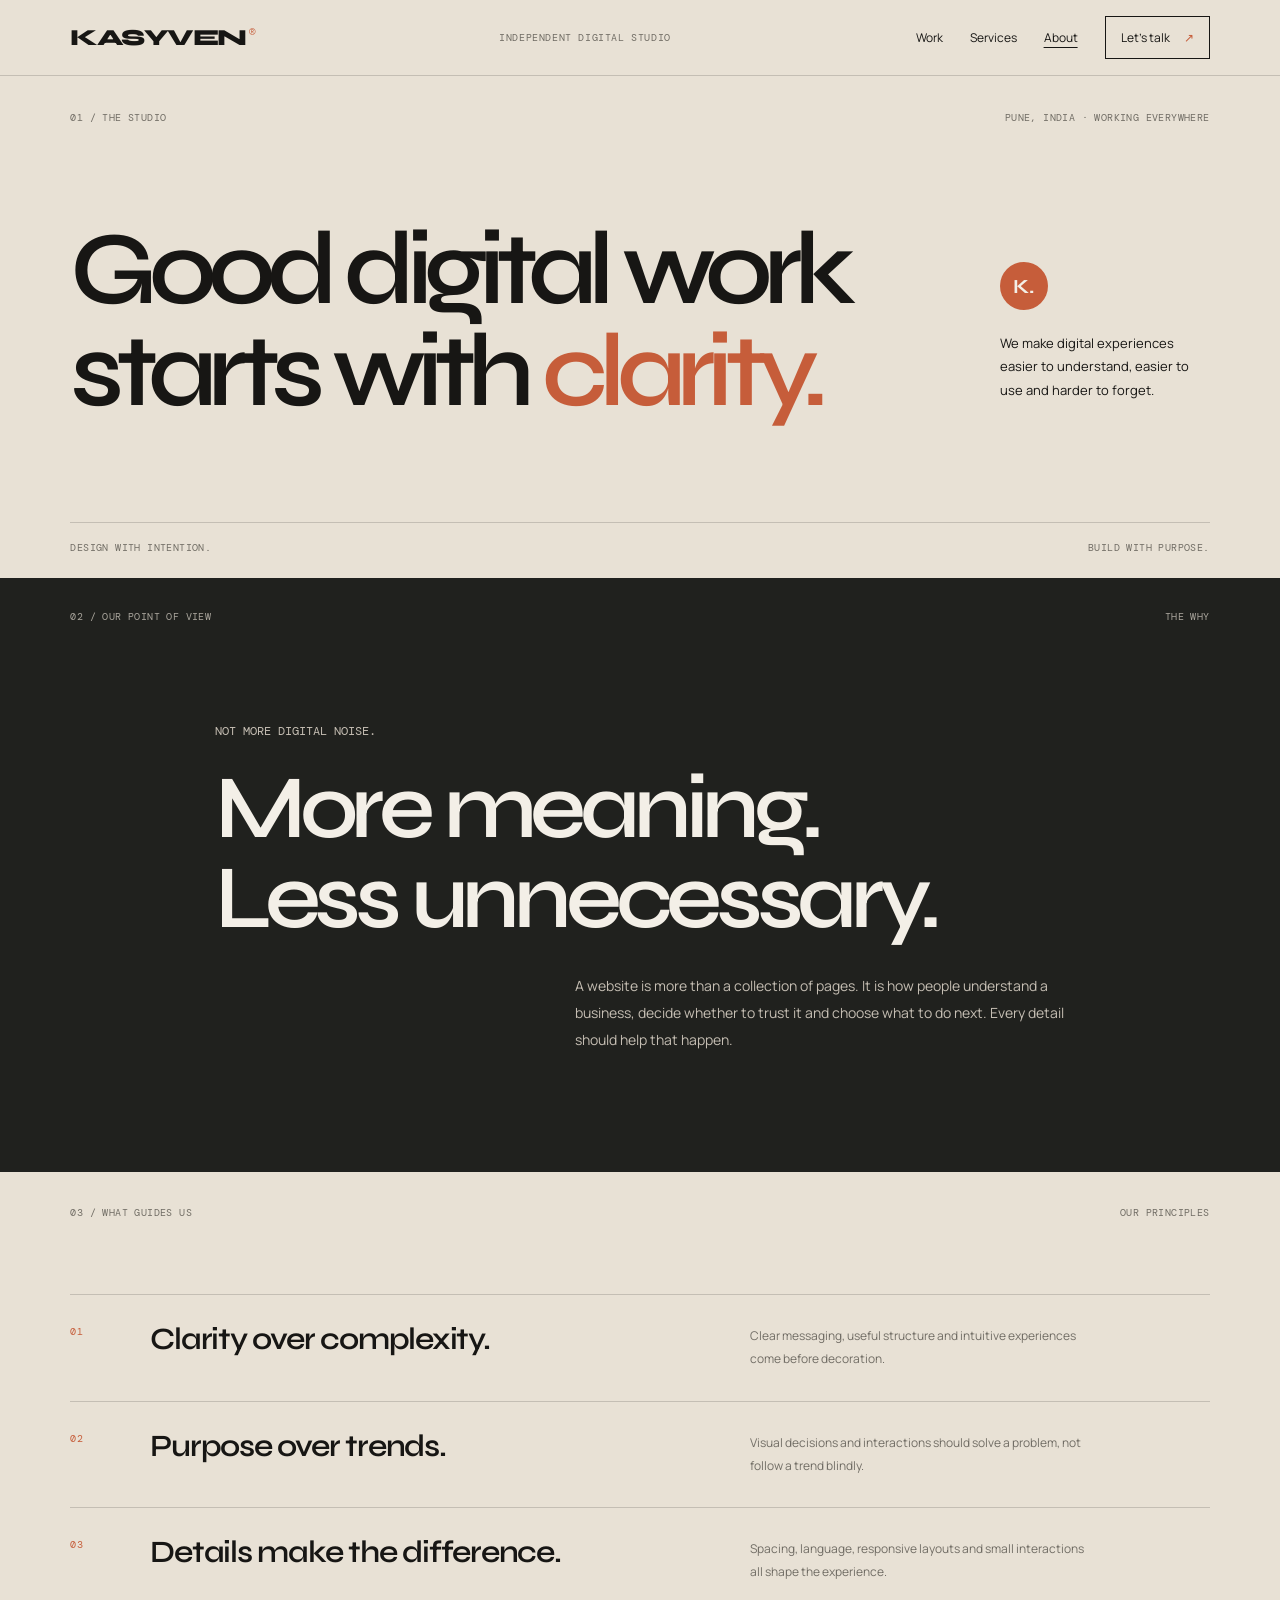
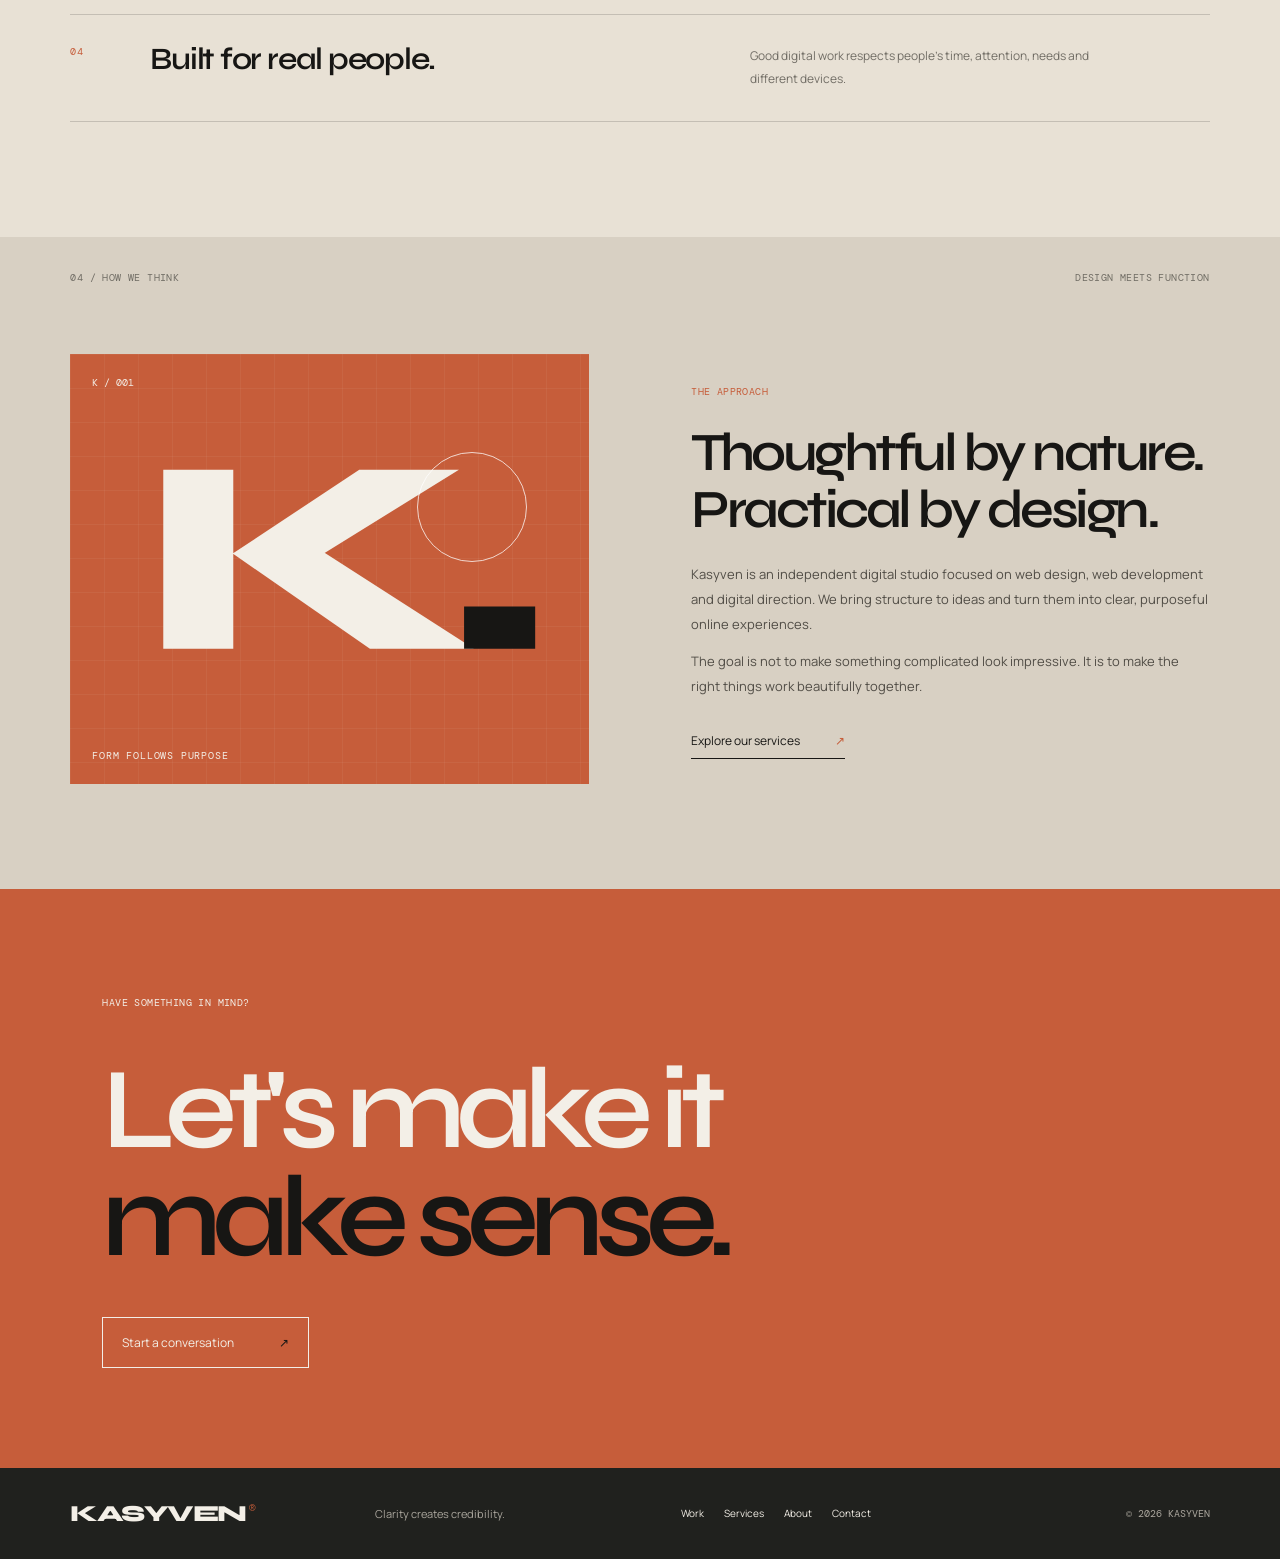
==== commit ad85dafa: "Complete about and contact pages" ====
--- a/about.html
+++ b/about.html
@@ -1,78 +1,134 @@
 ﻿<!DOCTYPE html>
 <html lang="en">
 <head>
-  <meta charset="UTF-8">
-  <meta name="viewport" content="width=device-width, initial-scale=1.0">
-  <title>About — Kasyven</title>
-  <link rel="preconnect" href="https://fonts.googleapis.com">
-  <link rel="preconnect" href="https://fonts.gstatic.com" crossorigin>
-  <link href="https://fonts.googleapis.com/css2?family=DM+Mono:wght@400;500&family=Manrope:wght@400;500;600;700&family=Syne:wght@400;500;600;700;800&display=swap" rel="stylesheet">
-  <link rel="stylesheet" href="css/style.css">
-  <link rel="stylesheet" href="css/about.css">
+    <meta charset="UTF-8">
+    <meta name="viewport" content="width=device-width, initial-scale=1.0">
+    <meta name="description" content="Meet Kasyven — a digital studio focused on thoughtful web design, development and digital experiences.">
+    <title>About — Kasyven</title>
+    <link rel="preconnect" href="https://fonts.googleapis.com">
+    <link rel="preconnect" href="https://fonts.gstatic.com" crossorigin>
+    <link href="https://fonts.googleapis.com/css2?family=DM+Mono:wght@400;500&family=Manrope:wght@400;500;600;700&family=Syne:wght@400;500;600;700;800&display=swap" rel="stylesheet">
+    <link rel="stylesheet" href="css/about.css">
+    <script src="js/script.js" defer></script>
 </head>
 <body>
 
 <header class="site-header">
-  <a class="brand" href="index.html">KASYVEN<span>®</span></a>
-  <nav class="nav">
-    <a href="work.html">Work</a>
-    <a href="services.html">Services</a>
-    <a href="about.html">About</a>
-    <a class="nav-talk" href="contact.html">Let's talk <span>↗</span></a>
-  </nav>
-  <button class="menu-toggle"><span></span><span></span></button>
+    <a class="wordmark" href="index.html">KASYVEN<span>®</span></a>
+    <span class="header-note">Independent digital studio</span>
+    <nav class="main-nav" aria-label="Main navigation">
+        <a href="work.html">Work</a>
+        <a href="services.html">Services</a>
+        <a href="about.html" aria-current="page">About</a>
+        <a class="nav-contact" href="contact.html">Let's talk <span>↗</span></a>
+    </nav>
 </header>
 
-<main class="about-page">
+<main>
+    <section class="about-hero">
+        <div class="eyebrow"><span>01 / THE STUDIO</span><span>PUNE, INDIA · WORKING EVERYWHERE</span></div>
 
-<section class="page-hero">
-  <div class="section-index">01 / About Kasyven</div>
-  <h1>Quietly<br><em>distinct.</em></h1>
-  <p>A small independent digital studio built around one simple belief: clarity creates credibility.</p>
-</section>
+        <div class="hero-layout">
+            <h1>Good digital work<br>starts with <span>clarity.</span></h1>
+            <div class="hero-aside">
+                <span class="aside-mark">K.</span>
+                <p>We make digital experiences easier to understand, easier to use and harder to forget.</p>
+            </div>
+        </div>
 
-<section class="about-copy">
-  <div class="section-index">02 / The idea</div>
-  <div>
-    <p class="large-copy">
-      Kasyven exists for businesses that don't need more noise.
-      They need a digital presence that communicates what matters,
-      makes things easier to understand and gives people a reason to trust them.
-    </p>
+        <div class="hero-bottom">
+            <span>DESIGN WITH INTENTION.</span>
+            <span>BUILD WITH PURPOSE.</span>
+        </div>
+    </section>
 
-    <p>
-      We care about the space between design and usefulness.
-      The structure behind a page. The sentence that finally makes
-      something click. The interaction that feels obvious only because
-      someone thought carefully about it first.
-    </p>
-  </div>
-</section>
+    <section class="manifesto section-pad">
+        <div class="section-label"><span>02 / OUR POINT OF VIEW</span><span>THE WHY</span></div>
+        <div class="manifesto-content">
+            <p class="manifesto-kicker">Not more digital noise.</p>
+            <h2>More meaning.<br>Less unnecessary.</h2>
+            <p class="manifesto-copy">
+                A website is more than a collection of pages. It is how people
+                understand a business, decide whether to trust it and choose
+                what to do next. Every detail should help that happen.
+            </p>
+        </div>
+    </section>
 
-<section class="principles">
-  <div class="section-index">03 / Principles</div>
+    <section class="beliefs section-pad">
+        <div class="section-label"><span>03 / WHAT GUIDES US</span><span>OUR PRINCIPLES</span></div>
 
-  <div class="principle-list">
-    <div><span>01</span><h2>Clear over clever.</h2></div>
-    <div><span>02</span><h2>Useful over decorative.</h2></div>
-    <div><span>03</span><h2>Distinct over generic.</h2></div>
-    <div><span>04</span><h2>Intentional over excessive.</h2></div>
-  </div>
-</section>
+        <div class="belief-list">
+            <article class="belief-row">
+                <span class="belief-number">01</span>
+                <h3>Clarity over complexity.</h3>
+                <p>Clear messaging, useful structure and intuitive experiences come before decoration.</p>
+            </article>
+            <article class="belief-row">
+                <span class="belief-number">02</span>
+                <h3>Purpose over trends.</h3>
+                <p>Visual decisions and interactions should solve a problem, not follow a trend blindly.</p>
+            </article>
+            <article class="belief-row">
+                <span class="belief-number">03</span>
+                <h3>Details make the difference.</h3>
+                <p>Spacing, language, responsive layouts and small interactions all shape the experience.</p>
+            </article>
+            <article class="belief-row">
+                <span class="belief-number">04</span>
+                <h3>Built for real people.</h3>
+                <p>Good digital work respects people's time, attention, needs and different devices.</p>
+            </article>
+        </div>
+    </section>
 
-<section class="about-end">
-  <p>Independent. Small by choice.</p>
-  <h2>Enough room<br>to <em>think.</em></h2>
-</section>
+    <section class="studio-section section-pad">
+        <div class="section-label"><span>04 / HOW WE THINK</span><span>DESIGN MEETS FUNCTION</span></div>
 
+        <div class="studio-grid">
+            <div class="studio-art" aria-label="Abstract Kasyven studio graphic">
+                <div class="art-grid"></div>
+                <span class="art-coordinate">K / 001</span>
+                <span class="art-letter">K<span>.</span></span>
+                <span class="art-caption">FORM FOLLOWS PURPOSE</span>
+                <span class="art-circle"></span>
+            </div>
+
+            <div class="studio-copy">
+                <span class="mini-label">THE APPROACH</span>
+                <h2>Thoughtful by nature.<br>Practical by design.</h2>
+                <p>
+                    Kasyven is an independent digital studio focused on web design,
+                    web development and digital direction. We bring structure to
+                    ideas and turn them into clear, purposeful online experiences.
+                </p>
+                <p>
+                    The goal is not to make something complicated look impressive.
+                    It is to make the right things work beautifully together.
+                </p>
+                <a class="text-link" href="services.html">Explore our services <span>↗</span></a>
+            </div>
+        </div>
+    </section>
+
+    <section class="about-cta">
+        <span class="mini-label">HAVE SOMETHING IN MIND?</span>
+        <h2>Let's make it<br><span>make sense.</span></h2>
+        <a class="cta-link" href="contact.html">Start a conversation <span>↗</span></a>
+    </section>
 </main>
 
 <footer class="site-footer">
-  <div class="brand">KASYVEN<span>®</span></div>
-  <div>Clarity creates credibility.</div>
-  <div>© 2026 Kasyven</div>
+    <a class="footer-brand" href="index.html">KASYVEN<span>®</span></a>
+    <span class="footer-note">Clarity creates credibility.</span>
+    <div class="footer-links">
+        <a href="work.html">Work</a>
+        <a href="services.html">Services</a>
+        <a href="about.html">About</a>
+        <a href="contact.html">Contact</a>
+    </div>
+    <span class="footer-copy">© 2026 KASYVEN</span>
 </footer>
 
-<script src="js/script.js"></script>
 </body>
 </html>
--- a/css/about.css
+++ b/css/about.css
@@ -1,116 +1,351 @@
-﻿.about-page .page-hero {
-  max-width: 1440px;
-  margin: auto;
-}
-
-.about-copy {
-  max-width: 1440px;
-  margin: auto;
-  padding: 130px var(--pad);
-  display: grid;
-  grid-template-columns: 25% 75%;
-  border-top: 1px solid var(--border);
-}
-
-.about-copy > div:last-child {
-  max-width: 900px;
-}
-
-.large-copy {
-  font-family: "Syne", sans-serif;
-  font-size: clamp(34px, 4vw, 58px);
-  line-height: 1.05;
-  letter-spacing: -.05em;
-  margin-bottom: 70px;
-}
-
-.about-copy > div:last-child > p:not(.large-copy) {
-  max-width: 580px;
-  font-size: 16px;
-  color: var(--muted);
-}
-
-.principles {
-  background: var(--clay);
-  padding: 110px var(--pad) 130px;
-}
-
-.principle-list {
-  max-width: 1000px;
-  margin: 70px auto 0;
-}
-
-.principle-list div {
-  display: grid;
-  grid-template-columns: 70px 1fr;
-  align-items: baseline;
-  border-top: 1px solid var(--border);
-  padding: 27px 0;
-}
-
-.principle-list span {
-  font-family: "DM Mono", monospace;
-  font-size: 12px;
-  color: var(--muted);
-}
-
-.principle-list h2 {
-  font-family: "Syne", sans-serif;
-  font-size: clamp(28px, 4vw, 55px);
-  line-height: 1;
-  letter-spacing: -.05em;
-}
-
-.about-end {
-  max-width: 1440px;
-  margin: auto;
-  padding: 130px var(--pad);
-}
-
-.about-end p {
-  font-family: "DM Mono", monospace;
-  font-size: 12px;
-  text-transform: uppercase;
-  color: var(--muted);
-  margin-bottom: 40px;
-}
-
-.about-end h2 {
-  font-family: "Syne", sans-serif;
-  font-size: clamp(65px, 10vw, 150px);
-  line-height: .82;
-  letter-spacing: -.075em;
-}
-
-.about-end em {
-  color: var(--terra);
-  font-style: italic;
-  font-weight: 400;
-}
-
-@media(max-width:800px) {
-  .about-copy {
-    grid-template-columns: 1fr;
-    padding-top: 80px;
-  }
-
-  .about-copy .section-index {
-    margin-bottom: 45px;
-  }
-
-  .large-copy {
-    margin-bottom: 45px;
-  }
-
-  .principles {
-    padding-top: 80px;
-  }
-
-  .principle-list {
-    margin-top: 50px;
-  }
-
-  .principle-list div {
-    grid-template-columns: 45px 1fr;
-  }
-}
+﻿:root {
+    --paper: #E8E1D5;
+    --ink: #171614;
+    --clay: #D8D0C3;
+    --charcoal: #20211E;
+    --accent: #C65D3A;
+    --white: #F3EFE7;
+    --muted: #716D65;
+    --border: rgba(23,22,20,.17);
+    --display: "Syne", sans-serif;
+    --body: "Manrope", sans-serif;
+    --mono: "DM Mono", monospace;
+}
+
+* { box-sizing: border-box; }
+
+html { scroll-behavior: smooth; }
+
+body {
+    margin: 0;
+    background: var(--paper);
+    color: var(--ink);
+    font-family: var(--body);
+    -webkit-font-smoothing: antialiased;
+}
+
+a { color: inherit; text-decoration: none; }
+
+.site-header {
+    min-height: 76px;
+    padding: 0 5.5%;
+    display: flex;
+    align-items: center;
+    justify-content: space-between;
+    gap: 24px;
+    border-bottom: 1px solid var(--border);
+}
+
+.wordmark, .footer-brand {
+    font: 800 23px var(--display);
+    letter-spacing: -1.5px;
+}
+
+.wordmark span, .footer-brand span {
+    color: var(--accent);
+    font: 11px var(--mono);
+    vertical-align: top;
+    margin-left: 3px;
+}
+
+.header-note {
+    color: var(--muted);
+    font: 10px var(--mono);
+    text-transform: uppercase;
+    letter-spacing: .06em;
+}
+
+.main-nav { display: flex; align-items: center; gap: 27px; }
+
+.main-nav a {
+    font-size: 12px;
+    transition: color .2s ease;
+}
+
+.main-nav a:hover { color: var(--accent); }
+
+.main-nav a[aria-current="page"] { text-decoration: underline; text-underline-offset: 5px; }
+
+.main-nav .nav-contact {
+    padding: 12px 15px;
+    border: 1px solid var(--ink);
+}
+
+.nav-contact span { margin-left: 12px; color: var(--accent); }
+
+.about-hero { padding: 35px 5.5% 24px; }
+
+.eyebrow, .section-label, .hero-bottom {
+    display: flex;
+    justify-content: space-between;
+    gap: 20px;
+    color: var(--muted);
+    font: 10px var(--mono);
+    letter-spacing: .04em;
+}
+
+.hero-layout {
+    display: grid;
+    grid-template-columns: minmax(0, 1fr) 210px;
+    align-items: end;
+    gap: 35px;
+    padding: 95px 0 100px;
+}
+
+.about-hero h1 {
+    margin: 0;
+    font: 600 clamp(50px, 8.1vw, 112px)/.98 var(--display);
+    letter-spacing: -.085em;
+}
+
+.about-hero h1 span { color: var(--accent); }
+
+.hero-aside { padding-bottom: 7px; }
+
+.aside-mark {
+    display: grid;
+    place-items: center;
+    width: 48px;
+    height: 48px;
+    margin-bottom: 22px;
+    background: var(--accent);
+    border-radius: 50%;
+    color: var(--white);
+    font: 700 20px var(--display);
+}
+
+.hero-aside p {
+    max-width: 210px;
+    font-size: 13px;
+    line-height: 1.8;
+}
+
+.hero-bottom {
+    padding-top: 18px;
+    border-top: 1px solid var(--border);
+}
+
+.section-pad { padding: 34px 5.5% 105px; }
+
+.manifesto {
+    background: var(--charcoal);
+    color: var(--white);
+    padding-top: 32px;
+}
+
+.manifesto .section-label { color: #aaa69d; }
+
+.manifesto-content {
+    max-width: 850px;
+    margin: 100px auto 0;
+}
+
+.manifesto-kicker {
+    color: #c5beb3;
+    font: 12px var(--mono);
+    text-transform: uppercase;
+}
+
+.manifesto h2 {
+    margin: 25px 0 30px;
+    font: 600 clamp(45px, 7vw, 90px)/1 var(--display);
+    letter-spacing: -.07em;
+}
+
+.manifesto-copy {
+    max-width: 490px;
+    margin-left: auto;
+    color: #c5beb3;
+    font-size: 14px;
+    line-height: 1.9;
+}
+
+.beliefs { padding-bottom: 115px; }
+
+.belief-list { margin-top: 75px; border-top: 1px solid var(--border); }
+
+.belief-row {
+    display: grid;
+    grid-template-columns: 55px minmax(210px, 1fr) minmax(220px, .8fr);
+    align-items: start;
+    gap: 25px;
+    padding: 30px 0;
+    border-bottom: 1px solid var(--border);
+}
+
+.belief-number, .mini-label {
+    color: var(--accent);
+    font: 10px var(--mono);
+    letter-spacing: .04em;
+}
+
+.belief-row h3 {
+    margin: -5px 0 0;
+    font: 600 clamp(21px, 2.6vw, 31px) var(--display);
+    letter-spacing: -.04em;
+}
+
+.belief-row p {
+    max-width: 340px;
+    margin: 0;
+    color: var(--muted);
+    font-size: 12px;
+    line-height: 1.9;
+}
+
+.studio-section { background: var(--clay); }
+
+.studio-grid {
+    display: grid;
+    grid-template-columns: 1fr 1fr;
+    gap: 9%;
+    align-items: center;
+    margin-top: 70px;
+}
+
+.studio-art {
+    position: relative;
+    min-height: 430px;
+    overflow: hidden;
+    background: var(--accent);
+    color: var(--white);
+}
+
+.art-grid {
+    position: absolute;
+    inset: 0;
+    opacity: .25;
+    background-image: linear-gradient(rgba(255,255,255,.2) 1px, transparent 1px),
+                      linear-gradient(90deg, rgba(255,255,255,.2) 1px, transparent 1px);
+    background-size: 34px 34px;
+}
+
+.art-coordinate, .art-caption {
+    position: absolute;
+    z-index: 1;
+    font: 10px var(--mono);
+}
+
+.art-coordinate { top: 22px; left: 22px; }
+.art-caption { bottom: 22px; left: 22px; letter-spacing: .08em; }
+
+.art-letter {
+    position: absolute;
+    top: 50%;
+    left: 50%;
+    transform: translate(-50%, -54%);
+    font: 800 clamp(150px, 24vw, 280px)/1 var(--display);
+    letter-spacing: -.12em;
+}
+
+.art-letter span { color: var(--ink); }
+
+.art-circle {
+    position: absolute;
+    width: 110px;
+    height: 110px;
+    right: 12%;
+    top: 23%;
+    border: 1px solid rgba(255,255,255,.75);
+    border-radius: 50%;
+}
+
+.studio-copy h2 {
+    margin: 24px 0;
+    font: 600 clamp(34px, 4.2vw, 55px)/1.06 var(--display);
+    letter-spacing: -.065em;
+}
+
+.studio-copy p {
+    color: #514d46;
+    font-size: 13px;
+    line-height: 1.9;
+}
+
+.text-link {
+    display: inline-flex;
+    align-items: center;
+    gap: 35px;
+    margin-top: 20px;
+    padding-bottom: 9px;
+    border-bottom: 1px solid var(--ink);
+    font-size: 12px;
+}
+
+.text-link span { color: var(--accent); }
+
+.about-cta {
+    padding: 100px 8%;
+    background: var(--accent);
+    color: var(--white);
+}
+
+.about-cta .mini-label { color: var(--white); }
+
+.about-cta h2 {
+    margin: 45px 0;
+    font: 600 clamp(52px, 9vw, 115px)/.94 var(--display);
+    letter-spacing: -.08em;
+}
+
+.about-cta h2 span { color: var(--ink); }
+
+.cta-link {
+    display: inline-flex;
+    align-items: center;
+    gap: 45px;
+    padding: 16px 19px;
+    border: 1px solid var(--white);
+    font-size: 12px;
+}
+
+.cta-link span { color: var(--ink); }
+
+.site-footer {
+    display: grid;
+    grid-template-columns: 1fr 1fr 1.5fr auto;
+    align-items: center;
+    gap: 25px;
+    padding: 32px 5.5%;
+    background: var(--charcoal);
+    color: var(--white);
+}
+
+.footer-brand span { color: var(--accent); }
+.footer-note { color: #aaa69d; font-size: 11px; }
+.footer-links { display: flex; gap: 20px; }
+.footer-links a, .footer-copy { font-size: 10px; }
+.footer-links a:hover { color: var(--accent); }
+.footer-copy { color: #aaa69d; font-family: var(--mono); }
+
+@media (max-width: 800px) {
+    .header-note { display: none; }
+    .main-nav { gap: 15px; }
+    .hero-layout { grid-template-columns: 1fr; padding: 75px 0; }
+    .hero-aside { max-width: 300px; }
+    .belief-row { grid-template-columns: 35px 1fr; gap: 16px; }
+    .belief-row p { grid-column: 2; }
+    .studio-grid { grid-template-columns: 1fr; gap: 40px; }
+    .studio-art { min-height: 350px; }
+    .site-footer { grid-template-columns: 1fr 1fr; }
+    .footer-links { flex-wrap: wrap; }
+}
+
+@media (max-width: 520px) {
+    .site-header { padding: 18px 5%; flex-wrap: wrap; }
+    .wordmark { font-size: 21px; }
+    .main-nav { width: 100%; justify-content: space-between; gap: 10px; }
+    .main-nav a { font-size: 11px; }
+    .main-nav .nav-contact { padding: 9px; }
+    .about-hero, .section-pad { padding-left: 5%; padding-right: 5%; }
+    .eyebrow, .section-label, .hero-bottom { font-size: 8px; }
+    .eyebrow { flex-wrap: wrap; }
+    .about-hero h1 { font-size: clamp(46px, 12vw, 65px); }
+    .manifesto-content { margin-top: 70px; }
+    .manifesto-copy { margin-left: 0; }
+    .belief-list { margin-top: 50px; }
+    .studio-art { min-height: 290px; }
+    .about-cta { padding: 75px 5%; }
+    .site-footer { padding: 28px 5%; gap: 25px 15px; }
+    .footer-links { gap: 12px; }
+}
